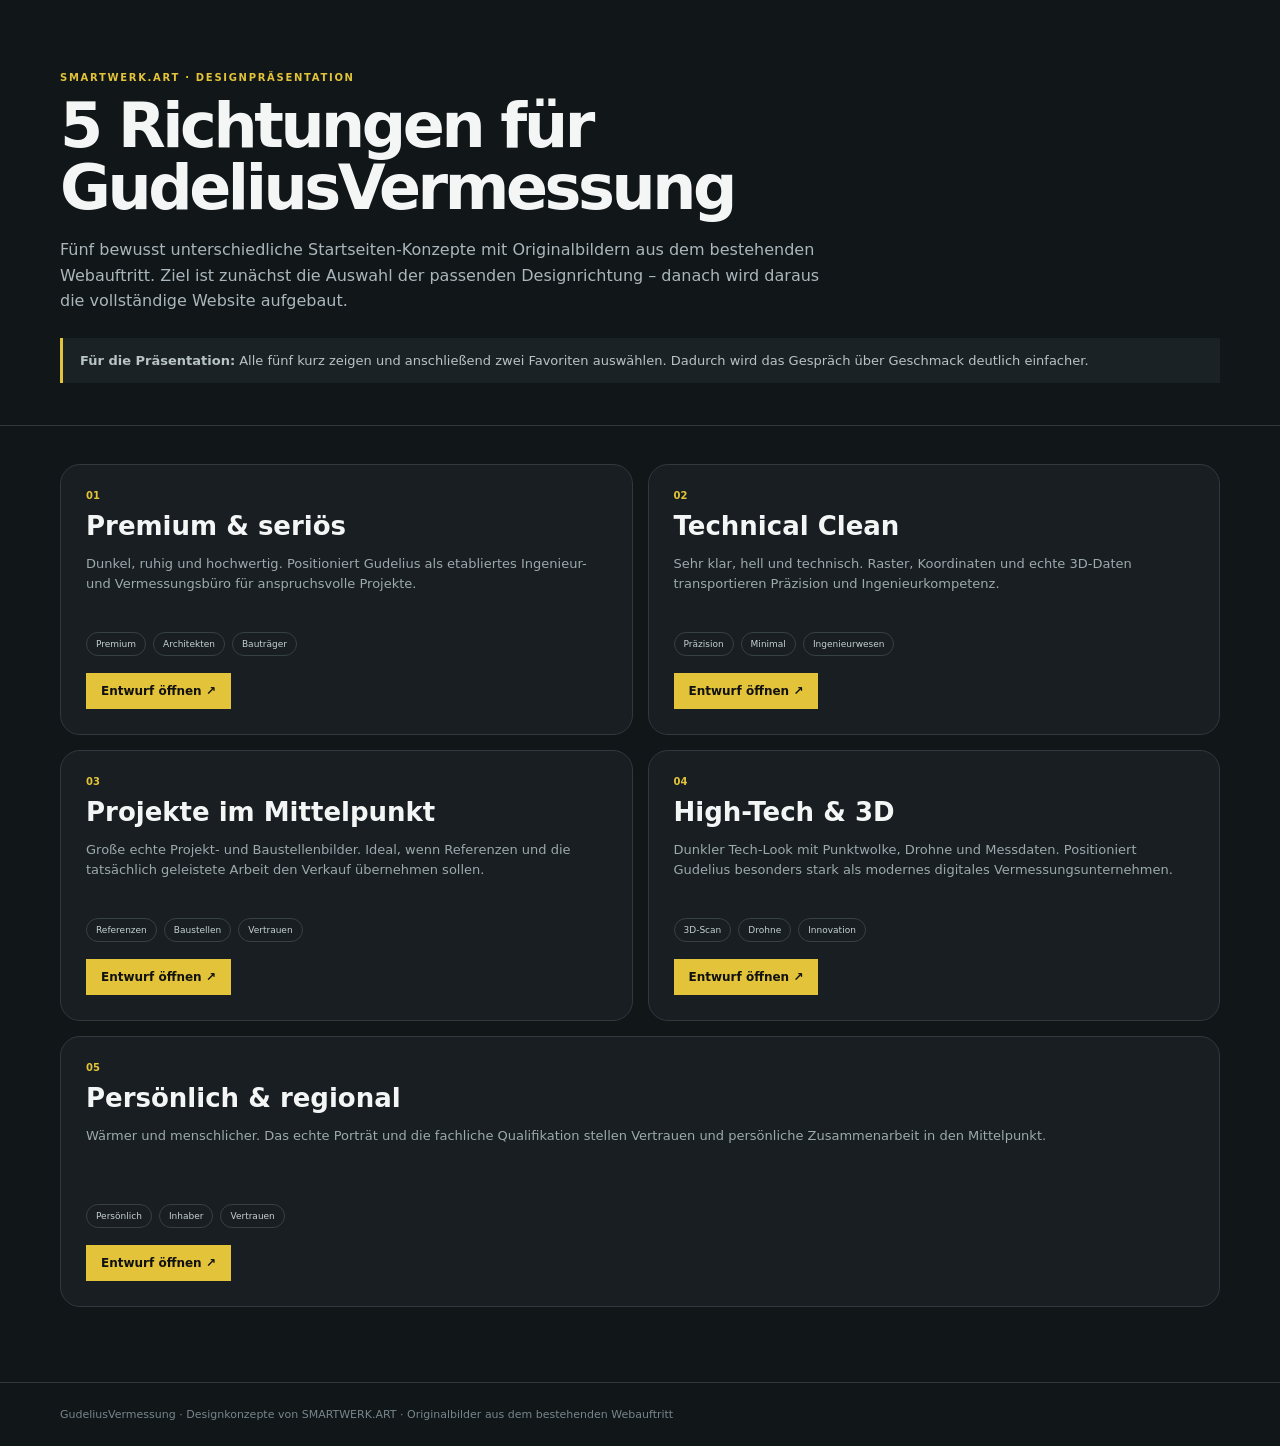
==== gudelius/index.html @ 752dc516 "Add Gudelius presentation overview" ====
<!doctype html><html lang="de"><head><meta charset="utf-8"><meta name="viewport" content="width=device-width,initial-scale=1"><title>GudeliusVermessung – 5 Homepage-Konzepte</title><style>*{box-sizing:border-box}body{margin:0;font-family:Inter,system-ui,sans-serif;background:#111619;color:#f4f6f6}.wrap{width:min(1160px,calc(100% - 36px));margin:auto}.hero{padding:72px 0 42px;border-bottom:1px solid #30383c}.ey{font-size:10px;letter-spacing:.17em;color:#e2c339;font-weight:800;text-transform:uppercase}.hero h1{font-size:clamp(38px,6vw,62px);letter-spacing:-.055em;line-height:1;margin:12px 0 18px}.hero p{max-width:780px;color:#aab6bb;line-height:1.6}.grid{display:grid;grid-template-columns:1fr 1fr;gap:15px;padding:38px 0 75px}.card{background:#181e21;border:1px solid #30393e;padding:25px;border-radius:20px}.card:last-child{grid-column:1/3}.n{font-size:10px;color:#e2c339;font-weight:800}.card h2{margin:10px 0 8px;font-size:26px}.card p{font-size:13px;color:#9ca9ae;line-height:1.55;min-height:61px}.tags{display:flex;gap:7px;flex-wrap:wrap;margin:17px 0}.tag{font-size:9px;border:1px solid #364146;border-radius:999px;padding:6px 9px;color:#c6d0d4}.btn{display:inline-block;background:#e2c339;color:#111;padding:11px 15px;font-size:12px;font-weight:850;text-decoration:none}.hint{margin-top:24px;border-left:3px solid #e2c339;padding:15px 17px;background:#1b2225;color:#b8c3c7;font-size:13px}.footer{border-top:1px solid #30383c;padding:25px 0;color:#77868d;font-size:11px}@media(max-width:720px){.grid{grid-template-columns:1fr}.card:last-child{grid-column:auto}}</style></head><body><section class="hero"><div class="wrap"><div class="ey">SMARTWERK.ART · Designpräsentation</div><h1>5 Richtungen für GudeliusVermessung</h1><p>Fünf bewusst unterschiedliche Startseiten-Konzepte mit Originalbildern aus dem bestehenden Webauftritt. Ziel ist zunächst die Auswahl der passenden Designrichtung – danach wird daraus die vollständige Website aufgebaut.</p><div class="hint"><strong>Für die Präsentation:</strong> Alle fünf kurz zeigen und anschließend zwei Favoriten auswählen. Dadurch wird das Gespräch über Geschmack deutlich einfacher.</div></div></section><main class="wrap grid"><article class="card"><div class="n">01</div><h2>Premium & seriös</h2><p>Dunkel, ruhig und hochwertig. Positioniert Gudelius als etabliertes Ingenieur- und Vermessungsbüro für anspruchsvolle Projekte.</p><div class="tags"><span class="tag">Premium</span><span class="tag">Architekten</span><span class="tag">Bauträger</span></div><a class="btn" href="01-premium/index.html">Entwurf öffnen ↗</a></article><article class="card"><div class="n">02</div><h2>Technical Clean</h2><p>Sehr klar, hell und technisch. Raster, Koordinaten und echte 3D-Daten transportieren Präzision und Ingenieurkompetenz.</p><div class="tags"><span class="tag">Präzision</span><span class="tag">Minimal</span><span class="tag">Ingenieurwesen</span></div><a class="btn" href="02-technical-clean/index.html">Entwurf öffnen ↗</a></article><article class="card"><div class="n">03</div><h2>Projekte im Mittelpunkt</h2><p>Große echte Projekt- und Baustellenbilder. Ideal, wenn Referenzen und die tatsächlich geleistete Arbeit den Verkauf übernehmen sollen.</p><div class="tags"><span class="tag">Referenzen</span><span class="tag">Baustellen</span><span class="tag">Vertrauen</span></div><a class="btn" href="03-projekte/index.html">Entwurf öffnen ↗</a></article><article class="card"><div class="n">04</div><h2>High-Tech & 3D</h2><p>Dunkler Tech-Look mit Punktwolke, Drohne und Messdaten. Positioniert Gudelius besonders stark als modernes digitales Vermessungsunternehmen.</p><div class="tags"><span class="tag">3D-Scan</span><span class="tag">Drohne</span><span class="tag">Innovation</span></div><a class="btn" href="04-hightech-3d/index.html">Entwurf öffnen ↗</a></article><article class="card"><div class="n">05</div><h2>Persönlich & regional</h2><p>Wärmer und menschlicher. Das echte Porträt und die fachliche Qualifikation stellen Vertrauen und persönliche Zusammenarbeit in den Mittelpunkt.</p><div class="tags"><span class="tag">Persönlich</span><span class="tag">Inhaber</span><span class="tag">Vertrauen</span></div><a class="btn" href="05-persoenlich/index.html">Entwurf öffnen ↗</a></article></main><footer class="footer"><div class="wrap">GudeliusVermessung · Designkonzepte von SMARTWERK.ART · Originalbilder aus dem bestehenden Webauftritt</div></footer></body></html>
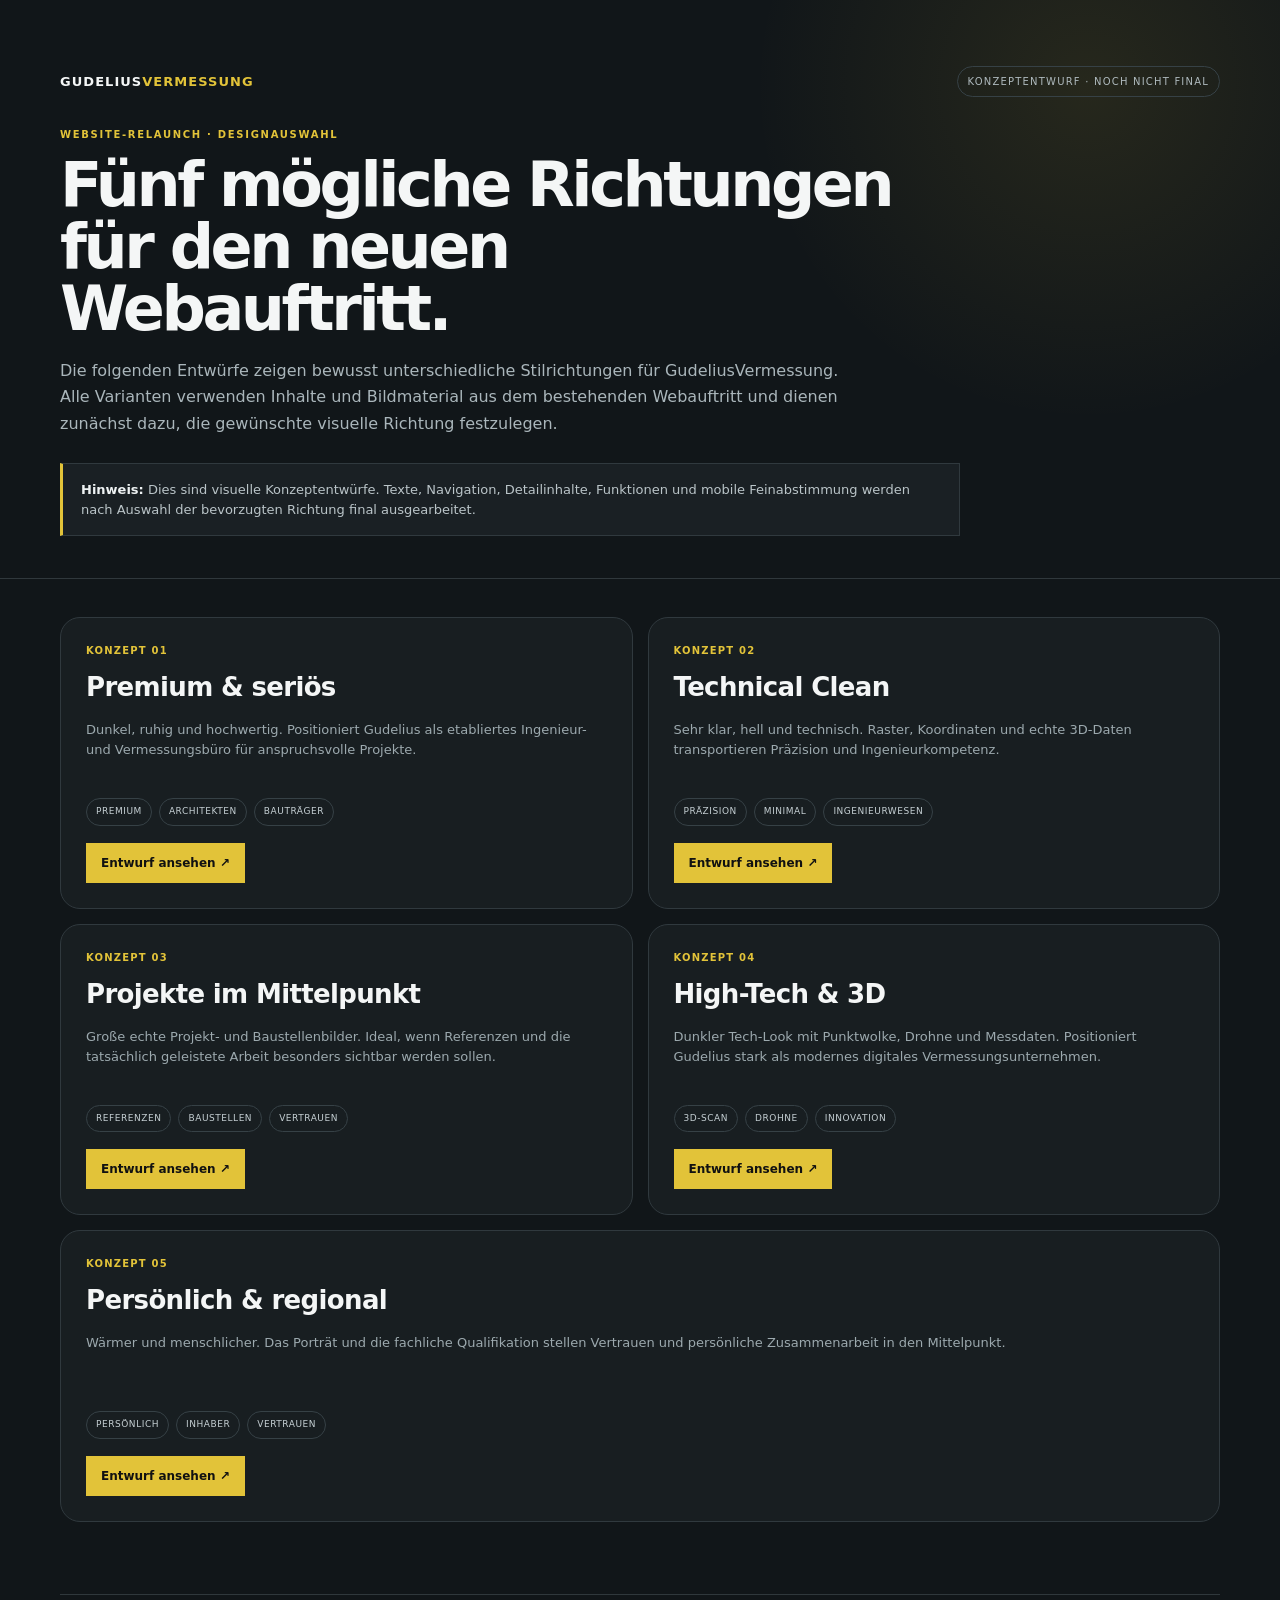
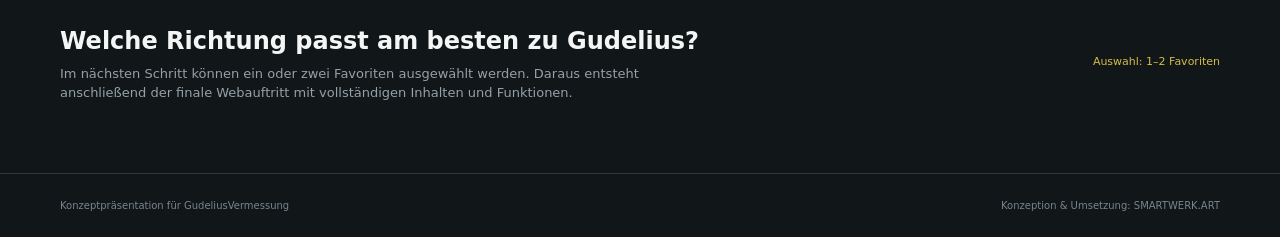
==== commit 5823bd6d: "Polish Gudelius client presentation" ====
--- a/gudelius/index.html
+++ b/gudelius/index.html
@@ -1 +1,61 @@
-<!doctype html><html lang="de"><head><meta charset="utf-8"><meta name="viewport" content="width=device-width,initial-scale=1"><title>GudeliusVermessung – 5 Homepage-Konzepte</title><style>*{box-sizing:border-box}body{margin:0;font-family:Inter,system-ui,sans-serif;background:#111619;color:#f4f6f6}.wrap{width:min(1160px,calc(100% - 36px));margin:auto}.hero{padding:72px 0 42px;border-bottom:1px solid #30383c}.ey{font-size:10px;letter-spacing:.17em;color:#e2c339;font-weight:800;text-transform:uppercase}.hero h1{font-size:clamp(38px,6vw,62px);letter-spacing:-.055em;line-height:1;margin:12px 0 18px}.hero p{max-width:780px;color:#aab6bb;line-height:1.6}.grid{display:grid;grid-template-columns:1fr 1fr;gap:15px;padding:38px 0 75px}.card{background:#181e21;border:1px solid #30393e;padding:25px;border-radius:20px}.card:last-child{grid-column:1/3}.n{font-size:10px;color:#e2c339;font-weight:800}.card h2{margin:10px 0 8px;font-size:26px}.card p{font-size:13px;color:#9ca9ae;line-height:1.55;min-height:61px}.tags{display:flex;gap:7px;flex-wrap:wrap;margin:17px 0}.tag{font-size:9px;border:1px solid #364146;border-radius:999px;padding:6px 9px;color:#c6d0d4}.btn{display:inline-block;background:#e2c339;color:#111;padding:11px 15px;font-size:12px;font-weight:850;text-decoration:none}.hint{margin-top:24px;border-left:3px solid #e2c339;padding:15px 17px;background:#1b2225;color:#b8c3c7;font-size:13px}.footer{border-top:1px solid #30383c;padding:25px 0;color:#77868d;font-size:11px}@media(max-width:720px){.grid{grid-template-columns:1fr}.card:last-child{grid-column:auto}}</style></head><body><section class="hero"><div class="wrap"><div class="ey">SMARTWERK.ART · Designpräsentation</div><h1>5 Richtungen für GudeliusVermessung</h1><p>Fünf bewusst unterschiedliche Startseiten-Konzepte mit Originalbildern aus dem bestehenden Webauftritt. Ziel ist zunächst die Auswahl der passenden Designrichtung – danach wird daraus die vollständige Website aufgebaut.</p><div class="hint"><strong>Für die Präsentation:</strong> Alle fünf kurz zeigen und anschließend zwei Favoriten auswählen. Dadurch wird das Gespräch über Geschmack deutlich einfacher.</div></div></section><main class="wrap grid"><article class="card"><div class="n">01</div><h2>Premium & seriös</h2><p>Dunkel, ruhig und hochwertig. Positioniert Gudelius als etabliertes Ingenieur- und Vermessungsbüro für anspruchsvolle Projekte.</p><div class="tags"><span class="tag">Premium</span><span class="tag">Architekten</span><span class="tag">Bauträger</span></div><a class="btn" href="01-premium/index.html">Entwurf öffnen ↗</a></article><article class="card"><div class="n">02</div><h2>Technical Clean</h2><p>Sehr klar, hell und technisch. Raster, Koordinaten und echte 3D-Daten transportieren Präzision und Ingenieurkompetenz.</p><div class="tags"><span class="tag">Präzision</span><span class="tag">Minimal</span><span class="tag">Ingenieurwesen</span></div><a class="btn" href="02-technical-clean/index.html">Entwurf öffnen ↗</a></article><article class="card"><div class="n">03</div><h2>Projekte im Mittelpunkt</h2><p>Große echte Projekt- und Baustellenbilder. Ideal, wenn Referenzen und die tatsächlich geleistete Arbeit den Verkauf übernehmen sollen.</p><div class="tags"><span class="tag">Referenzen</span><span class="tag">Baustellen</span><span class="tag">Vertrauen</span></div><a class="btn" href="03-projekte/index.html">Entwurf öffnen ↗</a></article><article class="card"><div class="n">04</div><h2>High-Tech & 3D</h2><p>Dunkler Tech-Look mit Punktwolke, Drohne und Messdaten. Positioniert Gudelius besonders stark als modernes digitales Vermessungsunternehmen.</p><div class="tags"><span class="tag">3D-Scan</span><span class="tag">Drohne</span><span class="tag">Innovation</span></div><a class="btn" href="04-hightech-3d/index.html">Entwurf öffnen ↗</a></article><article class="card"><div class="n">05</div><h2>Persönlich & regional</h2><p>Wärmer und menschlicher. Das echte Porträt und die fachliche Qualifikation stellen Vertrauen und persönliche Zusammenarbeit in den Mittelpunkt.</p><div class="tags"><span class="tag">Persönlich</span><span class="tag">Inhaber</span><span class="tag">Vertrauen</span></div><a class="btn" href="05-persoenlich/index.html">Entwurf öffnen ↗</a></article></main><footer class="footer"><div class="wrap">GudeliusVermessung · Designkonzepte von SMARTWERK.ART · Originalbilder aus dem bestehenden Webauftritt</div></footer></body></html>+<!doctype html>
+<html lang="de">
+<head>
+<meta charset="utf-8">
+<meta name="viewport" content="width=device-width,initial-scale=1">
+<title>GudeliusVermessung – Website-Relaunch | Konzeptpräsentation</title>
+<meta name="description" content="Fünf Designrichtungen für den geplanten Website-Relaunch von GudeliusVermessung.">
+<style>
+*{box-sizing:border-box}
+body{margin:0;font-family:Inter,system-ui,-apple-system,"Segoe UI",sans-serif;background:#111619;color:#f4f6f6;line-height:1.5}
+.wrap{width:min(1160px,calc(100% - 36px));margin:auto}
+.hero{padding:66px 0 42px;border-bottom:1px solid #30383c;background:radial-gradient(circle at 85% 15%,rgba(226,195,57,.10),transparent 28%)}
+.topline{display:flex;justify-content:space-between;gap:18px;align-items:center;margin-bottom:30px}
+.brand{font-weight:850;letter-spacing:.08em;font-size:13px}.brand span{color:#e2c339}
+.status{font-size:10px;letter-spacing:.12em;text-transform:uppercase;color:#aeb9bd;border:1px solid #364146;border-radius:999px;padding:7px 10px}
+.ey{font-size:10px;letter-spacing:.17em;color:#e2c339;font-weight:800;text-transform:uppercase}
+.hero h1{font-size:clamp(38px,6vw,62px);letter-spacing:-.055em;line-height:1;margin:12px 0 18px;max-width:850px}
+.hero p{max-width:800px;color:#aab6bb;line-height:1.65;margin:0}
+.notice{margin-top:26px;padding:16px 18px;background:#1a2024;border:1px solid #30393e;border-left:3px solid #e2c339;color:#bac4c8;font-size:13px;max-width:900px}
+.notice strong{color:#eef2f3}
+.grid{display:grid;grid-template-columns:1fr 1fr;gap:15px;padding:38px 0 72px}
+.card{background:#181e21;border:1px solid #30393e;padding:25px;border-radius:20px;transition:.2s ease}
+.card:hover{transform:translateY(-3px);border-color:#465258}
+.card:last-child{grid-column:1/3}
+.n{font-size:10px;color:#e2c339;font-weight:800;letter-spacing:.12em}
+.card h2{margin:10px 0 8px;font-size:26px;letter-spacing:-.025em}
+.card p{font-size:13px;color:#9ca9ae;line-height:1.55;min-height:61px;margin-bottom:0}
+.tags{display:flex;gap:7px;flex-wrap:wrap;margin:17px 0}
+.tag{font-size:9px;border:1px solid #364146;border-radius:999px;padding:6px 9px;color:#c6d0d4;text-transform:uppercase;letter-spacing:.06em}
+.btn{display:inline-block;background:#e2c339;color:#111;padding:11px 15px;font-size:12px;font-weight:850;text-decoration:none;transition:.2s ease}
+.btn:hover{background:#f0d454}
+.choice{padding:0 0 70px}
+.choicebox{border-top:1px solid #30383c;padding-top:28px;display:flex;justify-content:space-between;gap:30px;align-items:center}
+.choice h3{font-size:24px;margin:0 0 5px}.choice p{margin:0;color:#94a1a7;font-size:13px;max-width:650px}
+.choice .small{font-size:11px;color:#d4bd47;white-space:nowrap}
+.footer{border-top:1px solid #30383c;padding:24px 0;color:#77868d;font-size:10px}
+.footer .wrap{display:flex;justify-content:space-between;gap:20px;flex-wrap:wrap}
+@media(max-width:720px){.grid{grid-template-columns:1fr}.card:last-child{grid-column:auto}.topline,.choicebox{align-items:flex-start;flex-direction:column}.status{align-self:flex-start}.choice .small{white-space:normal}}
+</style>
+</head>
+<body>
+<section class="hero">
+<div class="wrap">
+<div class="topline"><div class="brand">GUDELIUS<span>VERMESSUNG</span></div><div class="status">Konzeptentwurf · noch nicht final</div></div>
+<div class="ey">Website-Relaunch · Designauswahl</div>
+<h1>Fünf mögliche Richtungen für den neuen Webauftritt.</h1>
+<p>Die folgenden Entwürfe zeigen bewusst unterschiedliche Stilrichtungen für GudeliusVermessung. Alle Varianten verwenden Inhalte und Bildmaterial aus dem bestehenden Webauftritt und dienen zunächst dazu, die gewünschte visuelle Richtung festzulegen.</p>
+<div class="notice"><strong>Hinweis:</strong> Dies sind visuelle Konzeptentwürfe. Texte, Navigation, Detailinhalte, Funktionen und mobile Feinabstimmung werden nach Auswahl der bevorzugten Richtung final ausgearbeitet.</div>
+</div>
+</section>
+<main class="wrap grid">
+<article class="card"><div class="n">KONZEPT 01</div><h2>Premium & seriös</h2><p>Dunkel, ruhig und hochwertig. Positioniert Gudelius als etabliertes Ingenieur- und Vermessungsbüro für anspruchsvolle Projekte.</p><div class="tags"><span class="tag">Premium</span><span class="tag">Architekten</span><span class="tag">Bauträger</span></div><a class="btn" href="01-premium/index.html">Entwurf ansehen ↗</a></article>
+<article class="card"><div class="n">KONZEPT 02</div><h2>Technical Clean</h2><p>Sehr klar, hell und technisch. Raster, Koordinaten und echte 3D-Daten transportieren Präzision und Ingenieurkompetenz.</p><div class="tags"><span class="tag">Präzision</span><span class="tag">Minimal</span><span class="tag">Ingenieurwesen</span></div><a class="btn" href="02-technical-clean/index.html">Entwurf ansehen ↗</a></article>
+<article class="card"><div class="n">KONZEPT 03</div><h2>Projekte im Mittelpunkt</h2><p>Große echte Projekt- und Baustellenbilder. Ideal, wenn Referenzen und die tatsächlich geleistete Arbeit besonders sichtbar werden sollen.</p><div class="tags"><span class="tag">Referenzen</span><span class="tag">Baustellen</span><span class="tag">Vertrauen</span></div><a class="btn" href="03-projekte/index.html">Entwurf ansehen ↗</a></article>
+<article class="card"><div class="n">KONZEPT 04</div><h2>High-Tech & 3D</h2><p>Dunkler Tech-Look mit Punktwolke, Drohne und Messdaten. Positioniert Gudelius stark als modernes digitales Vermessungsunternehmen.</p><div class="tags"><span class="tag">3D-Scan</span><span class="tag">Drohne</span><span class="tag">Innovation</span></div><a class="btn" href="04-hightech-3d/index.html">Entwurf ansehen ↗</a></article>
+<article class="card"><div class="n">KONZEPT 05</div><h2>Persönlich & regional</h2><p>Wärmer und menschlicher. Das Porträt und die fachliche Qualifikation stellen Vertrauen und persönliche Zusammenarbeit in den Mittelpunkt.</p><div class="tags"><span class="tag">Persönlich</span><span class="tag">Inhaber</span><span class="tag">Vertrauen</span></div><a class="btn" href="05-persoenlich/index.html">Entwurf ansehen ↗</a></article>
+</main>
+<section class="choice"><div class="wrap"><div class="choicebox"><div><h3>Welche Richtung passt am besten zu Gudelius?</h3><p>Im nächsten Schritt können ein oder zwei Favoriten ausgewählt werden. Daraus entsteht anschließend der finale Webauftritt mit vollständigen Inhalten und Funktionen.</p></div><div class="small">Auswahl: 1–2 Favoriten</div></div></div></section>
+<footer class="footer"><div class="wrap"><span>Konzeptpräsentation für GudeliusVermessung</span><span>Konzeption & Umsetzung: SMARTWERK.ART</span></div></footer>
+</body>
+</html>
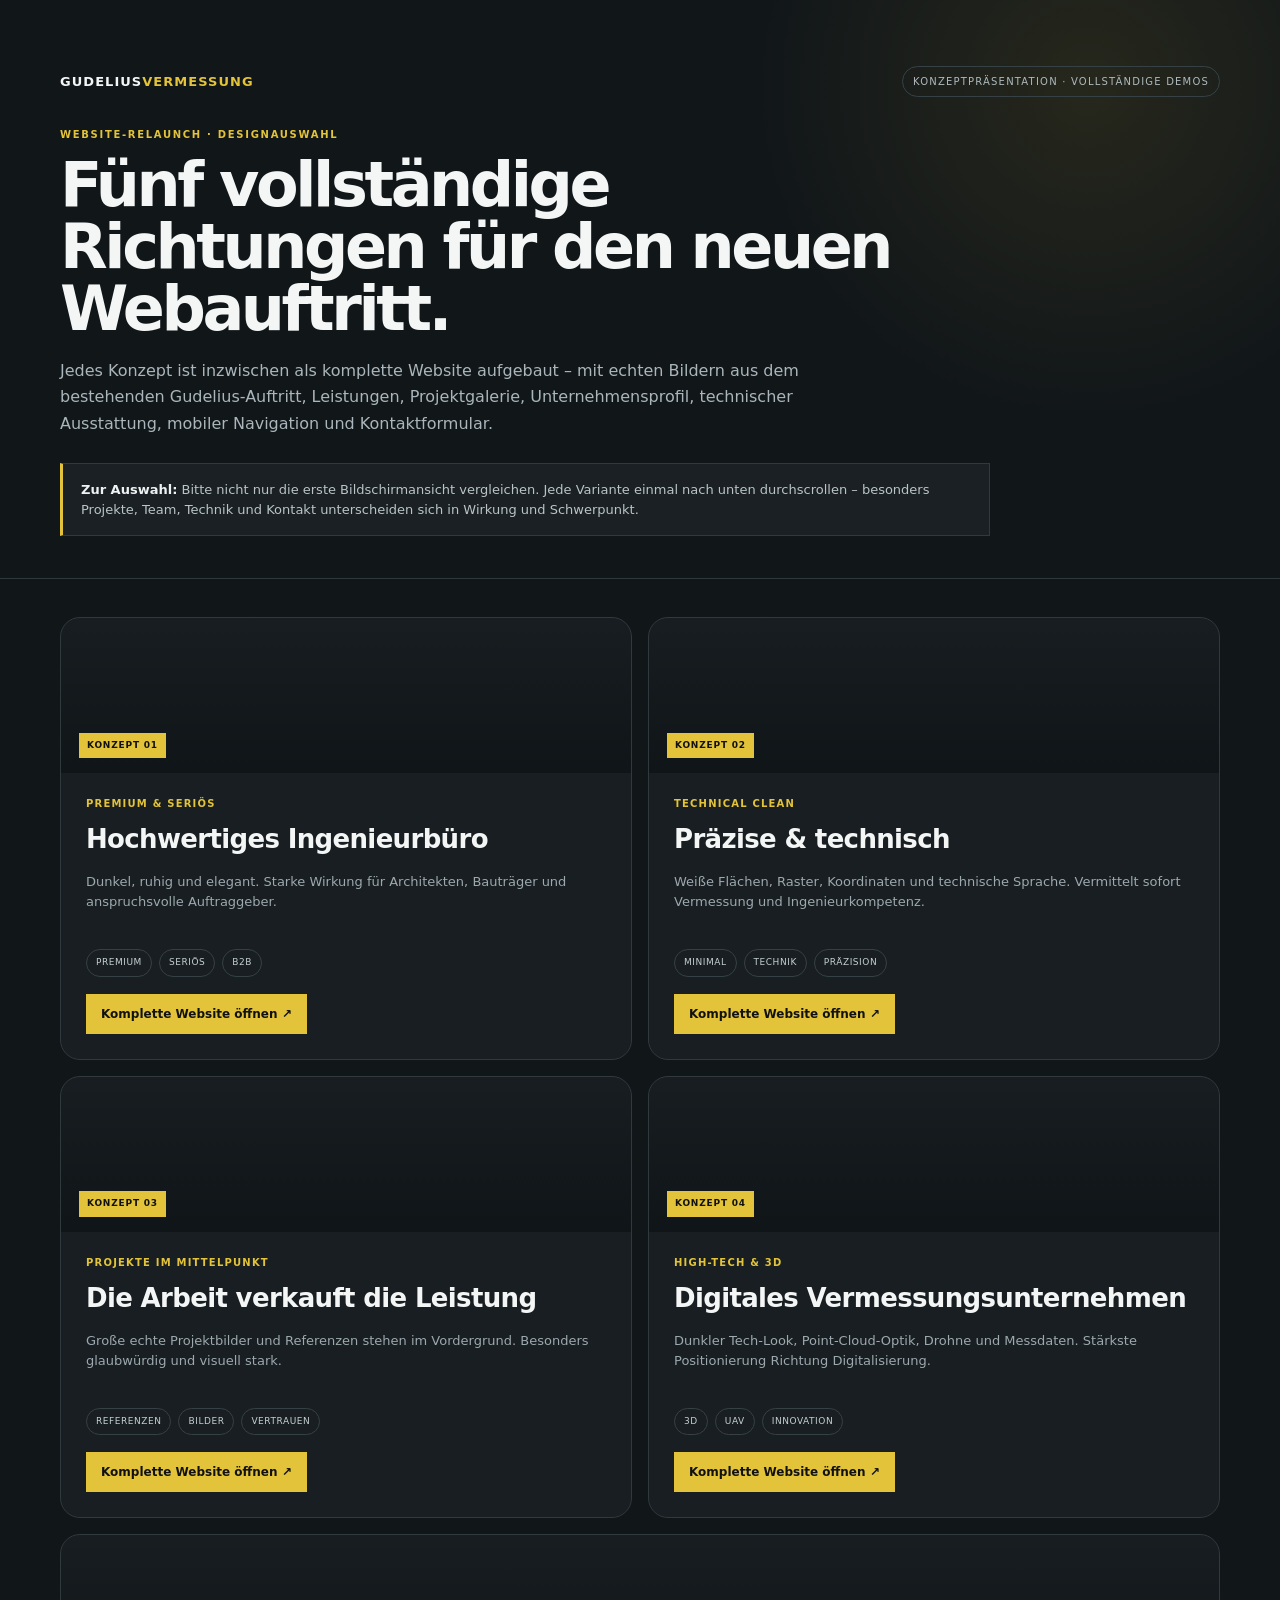
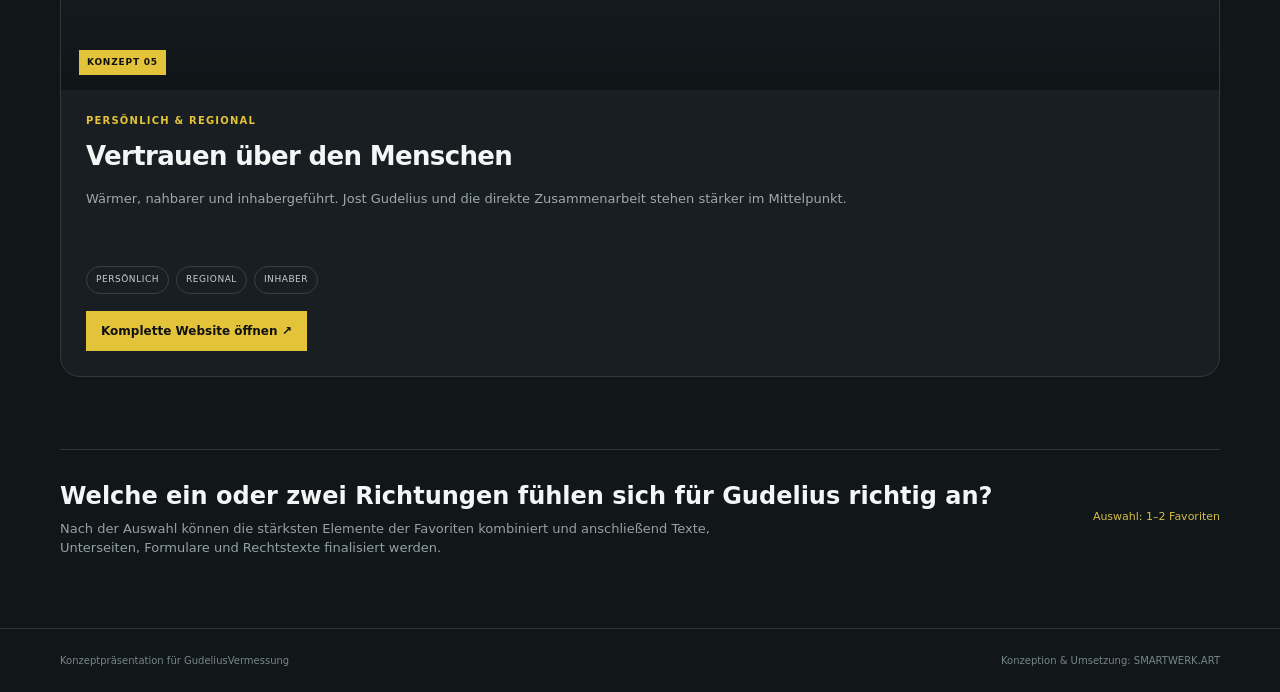
==== commit d3568266: "Update Gudelius concept overview for complete full-page demos" ====
--- a/gudelius/index.html
+++ b/gudelius/index.html
@@ -1,61 +1 @@
-<!doctype html>
-<html lang="de">
-<head>
-<meta charset="utf-8">
-<meta name="viewport" content="width=device-width,initial-scale=1">
-<title>GudeliusVermessung – Website-Relaunch | Konzeptpräsentation</title>
-<meta name="description" content="Fünf Designrichtungen für den geplanten Website-Relaunch von GudeliusVermessung.">
-<style>
-*{box-sizing:border-box}
-body{margin:0;font-family:Inter,system-ui,-apple-system,"Segoe UI",sans-serif;background:#111619;color:#f4f6f6;line-height:1.5}
-.wrap{width:min(1160px,calc(100% - 36px));margin:auto}
-.hero{padding:66px 0 42px;border-bottom:1px solid #30383c;background:radial-gradient(circle at 85% 15%,rgba(226,195,57,.10),transparent 28%)}
-.topline{display:flex;justify-content:space-between;gap:18px;align-items:center;margin-bottom:30px}
-.brand{font-weight:850;letter-spacing:.08em;font-size:13px}.brand span{color:#e2c339}
-.status{font-size:10px;letter-spacing:.12em;text-transform:uppercase;color:#aeb9bd;border:1px solid #364146;border-radius:999px;padding:7px 10px}
-.ey{font-size:10px;letter-spacing:.17em;color:#e2c339;font-weight:800;text-transform:uppercase}
-.hero h1{font-size:clamp(38px,6vw,62px);letter-spacing:-.055em;line-height:1;margin:12px 0 18px;max-width:850px}
-.hero p{max-width:800px;color:#aab6bb;line-height:1.65;margin:0}
-.notice{margin-top:26px;padding:16px 18px;background:#1a2024;border:1px solid #30393e;border-left:3px solid #e2c339;color:#bac4c8;font-size:13px;max-width:900px}
-.notice strong{color:#eef2f3}
-.grid{display:grid;grid-template-columns:1fr 1fr;gap:15px;padding:38px 0 72px}
-.card{background:#181e21;border:1px solid #30393e;padding:25px;border-radius:20px;transition:.2s ease}
-.card:hover{transform:translateY(-3px);border-color:#465258}
-.card:last-child{grid-column:1/3}
-.n{font-size:10px;color:#e2c339;font-weight:800;letter-spacing:.12em}
-.card h2{margin:10px 0 8px;font-size:26px;letter-spacing:-.025em}
-.card p{font-size:13px;color:#9ca9ae;line-height:1.55;min-height:61px;margin-bottom:0}
-.tags{display:flex;gap:7px;flex-wrap:wrap;margin:17px 0}
-.tag{font-size:9px;border:1px solid #364146;border-radius:999px;padding:6px 9px;color:#c6d0d4;text-transform:uppercase;letter-spacing:.06em}
-.btn{display:inline-block;background:#e2c339;color:#111;padding:11px 15px;font-size:12px;font-weight:850;text-decoration:none;transition:.2s ease}
-.btn:hover{background:#f0d454}
-.choice{padding:0 0 70px}
-.choicebox{border-top:1px solid #30383c;padding-top:28px;display:flex;justify-content:space-between;gap:30px;align-items:center}
-.choice h3{font-size:24px;margin:0 0 5px}.choice p{margin:0;color:#94a1a7;font-size:13px;max-width:650px}
-.choice .small{font-size:11px;color:#d4bd47;white-space:nowrap}
-.footer{border-top:1px solid #30383c;padding:24px 0;color:#77868d;font-size:10px}
-.footer .wrap{display:flex;justify-content:space-between;gap:20px;flex-wrap:wrap}
-@media(max-width:720px){.grid{grid-template-columns:1fr}.card:last-child{grid-column:auto}.topline,.choicebox{align-items:flex-start;flex-direction:column}.status{align-self:flex-start}.choice .small{white-space:normal}}
-</style>
-</head>
-<body>
-<section class="hero">
-<div class="wrap">
-<div class="topline"><div class="brand">GUDELIUS<span>VERMESSUNG</span></div><div class="status">Konzeptentwurf · noch nicht final</div></div>
-<div class="ey">Website-Relaunch · Designauswahl</div>
-<h1>Fünf mögliche Richtungen für den neuen Webauftritt.</h1>
-<p>Die folgenden Entwürfe zeigen bewusst unterschiedliche Stilrichtungen für GudeliusVermessung. Alle Varianten verwenden Inhalte und Bildmaterial aus dem bestehenden Webauftritt und dienen zunächst dazu, die gewünschte visuelle Richtung festzulegen.</p>
-<div class="notice"><strong>Hinweis:</strong> Dies sind visuelle Konzeptentwürfe. Texte, Navigation, Detailinhalte, Funktionen und mobile Feinabstimmung werden nach Auswahl der bevorzugten Richtung final ausgearbeitet.</div>
-</div>
-</section>
-<main class="wrap grid">
-<article class="card"><div class="n">KONZEPT 01</div><h2>Premium & seriös</h2><p>Dunkel, ruhig und hochwertig. Positioniert Gudelius als etabliertes Ingenieur- und Vermessungsbüro für anspruchsvolle Projekte.</p><div class="tags"><span class="tag">Premium</span><span class="tag">Architekten</span><span class="tag">Bauträger</span></div><a class="btn" href="01-premium/index.html">Entwurf ansehen ↗</a></article>
-<article class="card"><div class="n">KONZEPT 02</div><h2>Technical Clean</h2><p>Sehr klar, hell und technisch. Raster, Koordinaten und echte 3D-Daten transportieren Präzision und Ingenieurkompetenz.</p><div class="tags"><span class="tag">Präzision</span><span class="tag">Minimal</span><span class="tag">Ingenieurwesen</span></div><a class="btn" href="02-technical-clean/index.html">Entwurf ansehen ↗</a></article>
-<article class="card"><div class="n">KONZEPT 03</div><h2>Projekte im Mittelpunkt</h2><p>Große echte Projekt- und Baustellenbilder. Ideal, wenn Referenzen und die tatsächlich geleistete Arbeit besonders sichtbar werden sollen.</p><div class="tags"><span class="tag">Referenzen</span><span class="tag">Baustellen</span><span class="tag">Vertrauen</span></div><a class="btn" href="03-projekte/index.html">Entwurf ansehen ↗</a></article>
-<article class="card"><div class="n">KONZEPT 04</div><h2>High-Tech & 3D</h2><p>Dunkler Tech-Look mit Punktwolke, Drohne und Messdaten. Positioniert Gudelius stark als modernes digitales Vermessungsunternehmen.</p><div class="tags"><span class="tag">3D-Scan</span><span class="tag">Drohne</span><span class="tag">Innovation</span></div><a class="btn" href="04-hightech-3d/index.html">Entwurf ansehen ↗</a></article>
-<article class="card"><div class="n">KONZEPT 05</div><h2>Persönlich & regional</h2><p>Wärmer und menschlicher. Das Porträt und die fachliche Qualifikation stellen Vertrauen und persönliche Zusammenarbeit in den Mittelpunkt.</p><div class="tags"><span class="tag">Persönlich</span><span class="tag">Inhaber</span><span class="tag">Vertrauen</span></div><a class="btn" href="05-persoenlich/index.html">Entwurf ansehen ↗</a></article>
-</main>
-<section class="choice"><div class="wrap"><div class="choicebox"><div><h3>Welche Richtung passt am besten zu Gudelius?</h3><p>Im nächsten Schritt können ein oder zwei Favoriten ausgewählt werden. Daraus entsteht anschließend der finale Webauftritt mit vollständigen Inhalten und Funktionen.</p></div><div class="small">Auswahl: 1–2 Favoriten</div></div></div></section>
-<footer class="footer"><div class="wrap"><span>Konzeptpräsentation für GudeliusVermessung</span><span>Konzeption & Umsetzung: SMARTWERK.ART</span></div></footer>
-</body>
-</html>+<!doctype html><html lang="de"><head><meta charset="utf-8"><meta name="viewport" content="width=device-width,initial-scale=1"><title>GudeliusVermessung – Website-Relaunch | Konzeptpräsentation</title><meta name="description" content="Fünf vollständige Website-Konzepte für GudeliusVermessung."><style>*{box-sizing:border-box}body{margin:0;font-family:Inter,system-ui,-apple-system,"Segoe UI",sans-serif;background:#111619;color:#f4f6f6;line-height:1.5}.wrap{width:min(1160px,calc(100% - 36px));margin:auto}.hero{padding:66px 0 42px;border-bottom:1px solid #30383c;background:radial-gradient(circle at 85% 15%,rgba(226,195,57,.10),transparent 28%)}.topline{display:flex;justify-content:space-between;gap:18px;align-items:center;margin-bottom:30px}.brand{font-weight:850;letter-spacing:.08em;font-size:13px}.brand span{color:#e2c339}.status{font-size:10px;letter-spacing:.12em;text-transform:uppercase;color:#aeb9bd;border:1px solid #364146;border-radius:999px;padding:7px 10px}.ey{font-size:10px;letter-spacing:.17em;color:#e2c339;font-weight:800;text-transform:uppercase}.hero h1{font-size:clamp(38px,6vw,62px);letter-spacing:-.055em;line-height:1;margin:12px 0 18px;max-width:900px}.hero p{max-width:830px;color:#aab6bb;line-height:1.65;margin:0}.notice{margin-top:26px;padding:16px 18px;background:#1a2024;border:1px solid #30393e;border-left:3px solid #e2c339;color:#bac4c8;font-size:13px;max-width:930px}.notice strong{color:#eef2f3}.grid{display:grid;grid-template-columns:1fr 1fr;gap:16px;padding:38px 0 72px}.card{background:#181e21;border:1px solid #30393e;border-radius:20px;overflow:hidden;transition:.2s ease}.card:hover{transform:translateY(-3px);border-color:#526067}.card:last-child{grid-column:1/3}.preview{height:155px;background:linear-gradient(0deg,rgba(10,15,18,.62),rgba(10,15,18,.05)),var(--img) center/cover no-repeat;position:relative}.preview span{position:absolute;left:18px;bottom:15px;background:#e2c339;color:#111;padding:6px 8px;font-size:9px;font-weight:900;letter-spacing:.09em}.copy{padding:23px 25px 25px}.n{font-size:10px;color:#e2c339;font-weight:800;letter-spacing:.12em}.card h2{margin:9px 0 8px;font-size:26px;letter-spacing:-.025em}.card p{font-size:13px;color:#9ca9ae;line-height:1.55;min-height:60px;margin-bottom:0}.tags{display:flex;gap:7px;flex-wrap:wrap;margin:17px 0}.tag{font-size:9px;border:1px solid #364146;border-radius:999px;padding:6px 9px;color:#c6d0d4;text-transform:uppercase;letter-spacing:.06em}.btn{display:inline-block;background:#e2c339;color:#111;padding:11px 15px;font-size:12px;font-weight:850;text-decoration:none}.choice{padding:0 0 70px}.choicebox{border-top:1px solid #30383c;padding-top:28px;display:flex;justify-content:space-between;gap:30px;align-items:center}.choice h3{font-size:24px;margin:0 0 5px}.choice p{margin:0;color:#94a1a7;font-size:13px;max-width:680px}.choice .small{font-size:11px;color:#d4bd47;white-space:nowrap}.footer{border-top:1px solid #30383c;padding:24px 0;color:#77868d;font-size:10px}.footer .wrap{display:flex;justify-content:space-between;gap:20px;flex-wrap:wrap}@media(max-width:720px){.grid{grid-template-columns:1fr}.card:last-child{grid-column:auto}.topline,.choicebox{align-items:flex-start;flex-direction:column}.choice .small{white-space:normal}}</style></head><body><section class="hero"><div class="wrap"><div class="topline"><div class="brand">GUDELIUS<span>VERMESSUNG</span></div><div class="status">Konzeptpräsentation · vollständige Demos</div></div><div class="ey">Website-Relaunch · Designauswahl</div><h1>Fünf vollständige Richtungen für den neuen Webauftritt.</h1><p>Jedes Konzept ist inzwischen als komplette Website aufgebaut – mit echten Bildern aus dem bestehenden Gudelius-Auftritt, Leistungen, Projektgalerie, Unternehmensprofil, technischer Ausstattung, mobiler Navigation und Kontaktformular.</p><div class="notice"><strong>Zur Auswahl:</strong> Bitte nicht nur die erste Bildschirmansicht vergleichen. Jede Variante einmal nach unten durchscrollen – besonders Projekte, Team, Technik und Kontakt unterscheiden sich in Wirkung und Schwerpunkt.</div></div></section><main class="wrap grid"><article class="card"><div class="preview" style="--img:url('https://static.wixstatic.com/media/bdad94_7deed34091c6465aa82d25f8b981d966~mv2.jpg/v1/fill/w_980%2Ch_735%2Cal_c%2Cq_85%2Cusm_0.66_1.00_0.01%2Cenc_avif%2Cquality_auto/bdad94_7deed34091c6465aa82d25f8b981d966~mv2.jpg')"><span>KONZEPT 01</span></div><div class="copy"><div class="n">PREMIUM & SERIÖS</div><h2>Hochwertiges Ingenieurbüro</h2><p>Dunkel, ruhig und elegant. Starke Wirkung für Architekten, Bauträger und anspruchsvolle Auftraggeber.</p><div class="tags"><span class="tag">Premium</span><span class="tag">Seriös</span><span class="tag">B2B</span></div><a class="btn" href="01-premium/index.html">Komplette Website öffnen ↗</a></div></article><article class="card"><div class="preview" style="--img:url('https://static.wixstatic.com/media/bdad94_44c89c41036e46258f57a20400fc64a0~mv2.png/v1/fill/w_300%2Ch_300%2Cq_90%2Cenc_avif%2Cquality_auto/bdad94_44c89c41036e46258f57a20400fc64a0~mv2.png')"><span>KONZEPT 02</span></div><div class="copy"><div class="n">TECHNICAL CLEAN</div><h2>Präzise & technisch</h2><p>Weiße Flächen, Raster, Koordinaten und technische Sprache. Vermittelt sofort Vermessung und Ingenieurkompetenz.</p><div class="tags"><span class="tag">Minimal</span><span class="tag">Technik</span><span class="tag">Präzision</span></div><a class="btn" href="02-technical-clean/index.html">Komplette Website öffnen ↗</a></div></article><article class="card"><div class="preview" style="--img:url('https://static.wixstatic.com/media/bdad94_da5d693375a14f28ad2c5d25d450a7ee~mv2.png/v1/fill/w_980%2Ch_723%2Cal_c%2Cq_90%2Cusm_0.66_1.00_0.01%2Cenc_avif%2Cquality_auto/bdad94_da5d693375a14f28ad2c5d25d450a7ee~mv2.png')"><span>KONZEPT 03</span></div><div class="copy"><div class="n">PROJEKTE IM MITTELPUNKT</div><h2>Die Arbeit verkauft die Leistung</h2><p>Große echte Projektbilder und Referenzen stehen im Vordergrund. Besonders glaubwürdig und visuell stark.</p><div class="tags"><span class="tag">Referenzen</span><span class="tag">Bilder</span><span class="tag">Vertrauen</span></div><a class="btn" href="03-projekte/index.html">Komplette Website öffnen ↗</a></div></article><article class="card"><div class="preview" style="--img:url('https://static.wixstatic.com/media/bdad94_a1998bb61ea946aca7d6f19f6643cb07~mv2.jpg/v1/fill/w_300%2Ch_300%2Cq_90%2Cenc_avif%2Cquality_auto/bdad94_a1998bb61ea946aca7d6f19f6643cb07~mv2.jpg')"><span>KONZEPT 04</span></div><div class="copy"><div class="n">HIGH-TECH & 3D</div><h2>Digitales Vermessungsunternehmen</h2><p>Dunkler Tech-Look, Point-Cloud-Optik, Drohne und Messdaten. Stärkste Positionierung Richtung Digitalisierung.</p><div class="tags"><span class="tag">3D</span><span class="tag">UAV</span><span class="tag">Innovation</span></div><a class="btn" href="04-hightech-3d/index.html">Komplette Website öffnen ↗</a></div></article><article class="card"><div class="preview" style="--img:url('https://static.wixstatic.com/media/bdad94_11e412ba9cd74e4695f923ef756c6b34~mv2.jpg/v1/fill/w_250%2Ch_273%2Cal_c%2Cq_90%2Cenc_auto/bdad94_11e412ba9cd74e4695f923ef756c6b34~mv2.jpg')"><span>KONZEPT 05</span></div><div class="copy"><div class="n">PERSÖNLICH & REGIONAL</div><h2>Vertrauen über den Menschen</h2><p>Wärmer, nahbarer und inhabergeführt. Jost Gudelius und die direkte Zusammenarbeit stehen stärker im Mittelpunkt.</p><div class="tags"><span class="tag">Persönlich</span><span class="tag">Regional</span><span class="tag">Inhaber</span></div><a class="btn" href="05-persoenlich/index.html">Komplette Website öffnen ↗</a></div></article></main><section class="choice"><div class="wrap"><div class="choicebox"><div><h3>Welche ein oder zwei Richtungen fühlen sich für Gudelius richtig an?</h3><p>Nach der Auswahl können die stärksten Elemente der Favoriten kombiniert und anschließend Texte, Unterseiten, Formulare und Rechtstexte finalisiert werden.</p></div><div class="small">Auswahl: 1–2 Favoriten</div></div></div></section><footer class="footer"><div class="wrap"><span>Konzeptpräsentation für GudeliusVermessung</span><span>Konzeption & Umsetzung: SMARTWERK.ART</span></div></footer></body></html>
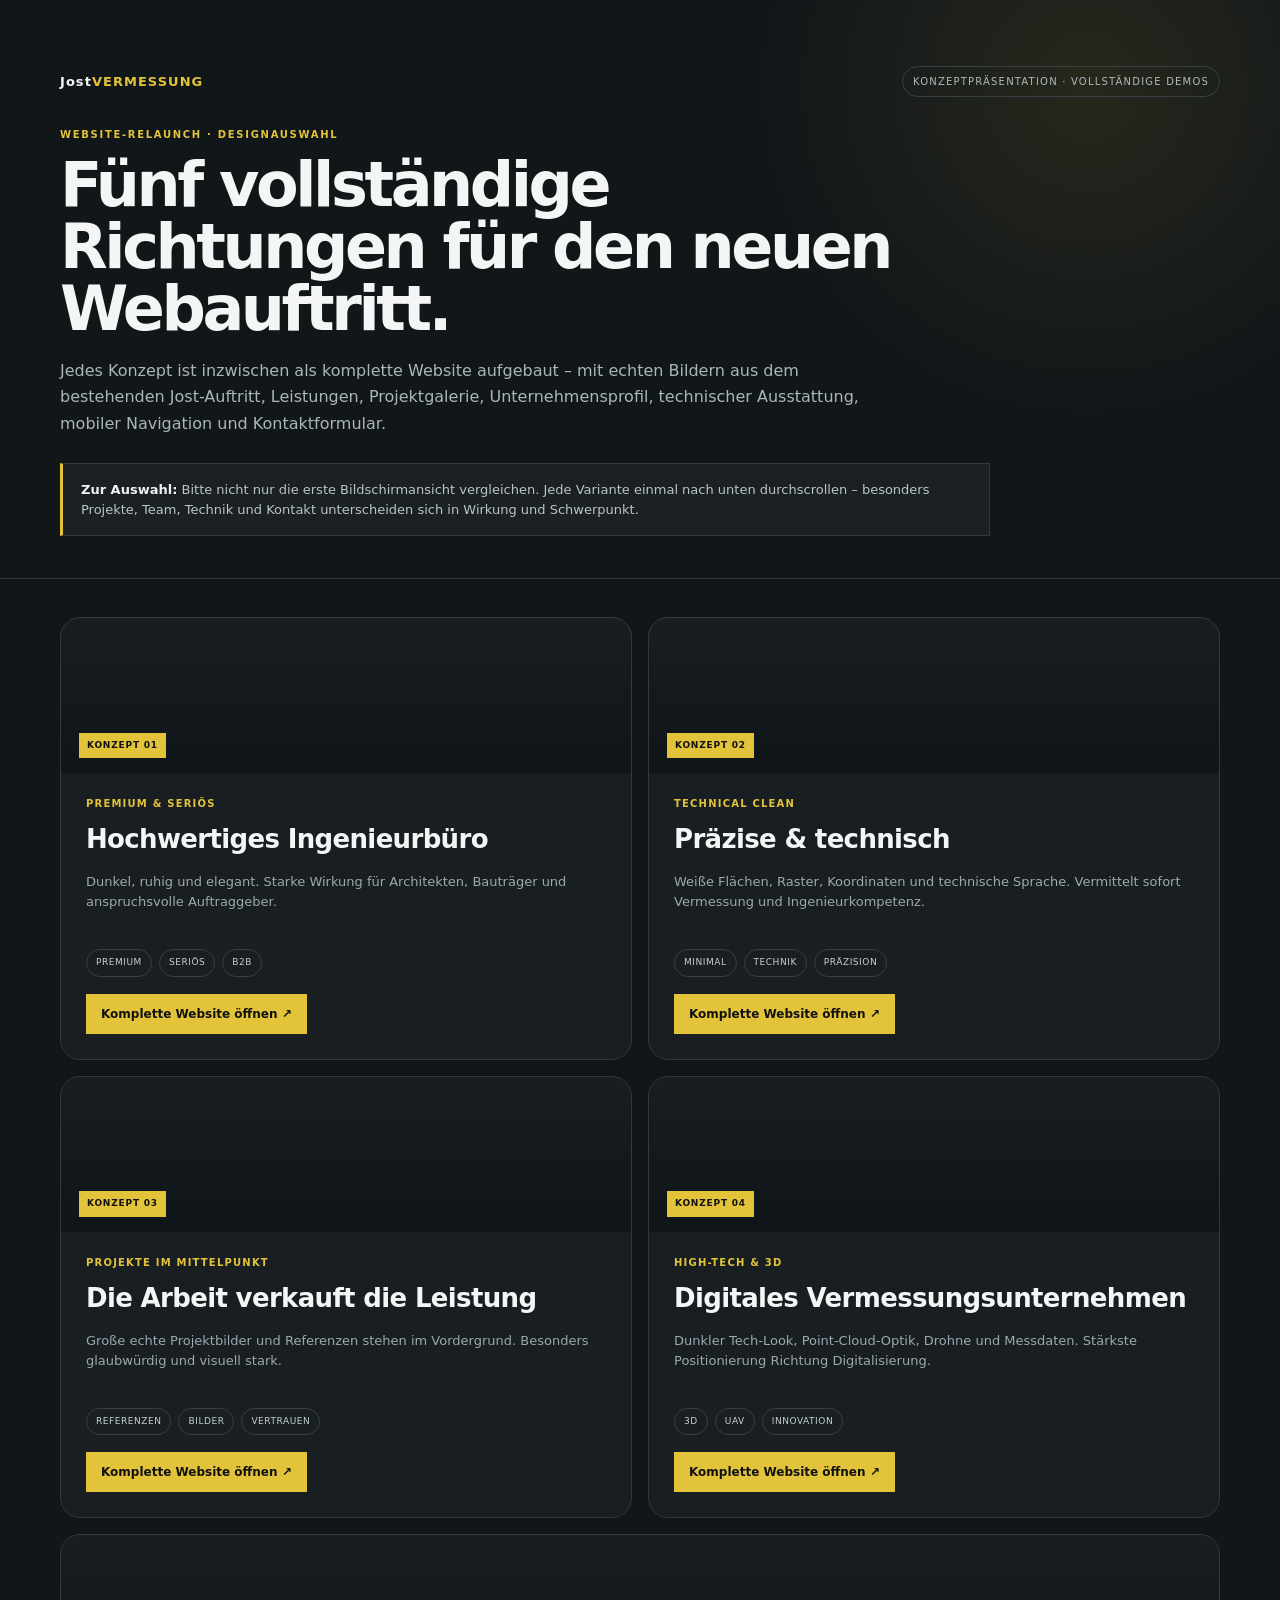
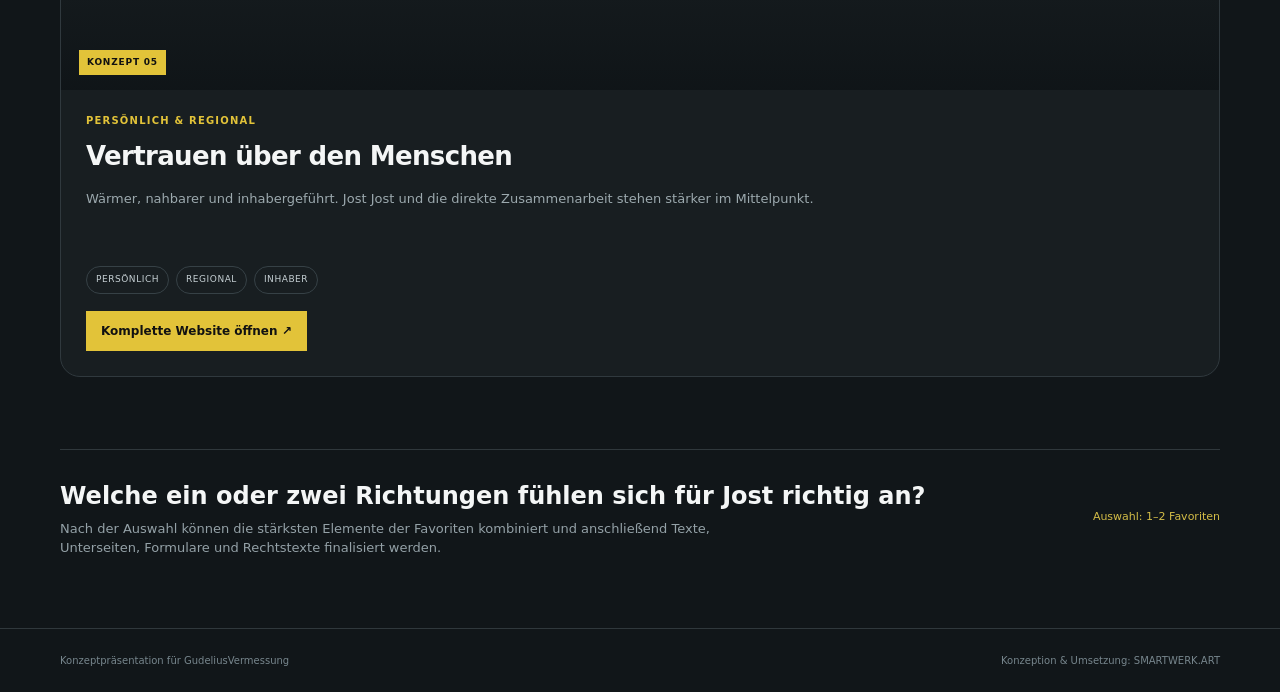
==== commit a94a058f: "Update index.html" ====
--- a/gudelius/index.html
+++ b/gudelius/index.html
@@ -1 +1 @@
-<!doctype html><html lang="de"><head><meta charset="utf-8"><meta name="viewport" content="width=device-width,initial-scale=1"><title>GudeliusVermessung – Website-Relaunch | Konzeptpräsentation</title><meta name="description" content="Fünf vollständige Website-Konzepte für GudeliusVermessung."><style>*{box-sizing:border-box}body{margin:0;font-family:Inter,system-ui,-apple-system,"Segoe UI",sans-serif;background:#111619;color:#f4f6f6;line-height:1.5}.wrap{width:min(1160px,calc(100% - 36px));margin:auto}.hero{padding:66px 0 42px;border-bottom:1px solid #30383c;background:radial-gradient(circle at 85% 15%,rgba(226,195,57,.10),transparent 28%)}.topline{display:flex;justify-content:space-between;gap:18px;align-items:center;margin-bottom:30px}.brand{font-weight:850;letter-spacing:.08em;font-size:13px}.brand span{color:#e2c339}.status{font-size:10px;letter-spacing:.12em;text-transform:uppercase;color:#aeb9bd;border:1px solid #364146;border-radius:999px;padding:7px 10px}.ey{font-size:10px;letter-spacing:.17em;color:#e2c339;font-weight:800;text-transform:uppercase}.hero h1{font-size:clamp(38px,6vw,62px);letter-spacing:-.055em;line-height:1;margin:12px 0 18px;max-width:900px}.hero p{max-width:830px;color:#aab6bb;line-height:1.65;margin:0}.notice{margin-top:26px;padding:16px 18px;background:#1a2024;border:1px solid #30393e;border-left:3px solid #e2c339;color:#bac4c8;font-size:13px;max-width:930px}.notice strong{color:#eef2f3}.grid{display:grid;grid-template-columns:1fr 1fr;gap:16px;padding:38px 0 72px}.card{background:#181e21;border:1px solid #30393e;border-radius:20px;overflow:hidden;transition:.2s ease}.card:hover{transform:translateY(-3px);border-color:#526067}.card:last-child{grid-column:1/3}.preview{height:155px;background:linear-gradient(0deg,rgba(10,15,18,.62),rgba(10,15,18,.05)),var(--img) center/cover no-repeat;position:relative}.preview span{position:absolute;left:18px;bottom:15px;background:#e2c339;color:#111;padding:6px 8px;font-size:9px;font-weight:900;letter-spacing:.09em}.copy{padding:23px 25px 25px}.n{font-size:10px;color:#e2c339;font-weight:800;letter-spacing:.12em}.card h2{margin:9px 0 8px;font-size:26px;letter-spacing:-.025em}.card p{font-size:13px;color:#9ca9ae;line-height:1.55;min-height:60px;margin-bottom:0}.tags{display:flex;gap:7px;flex-wrap:wrap;margin:17px 0}.tag{font-size:9px;border:1px solid #364146;border-radius:999px;padding:6px 9px;color:#c6d0d4;text-transform:uppercase;letter-spacing:.06em}.btn{display:inline-block;background:#e2c339;color:#111;padding:11px 15px;font-size:12px;font-weight:850;text-decoration:none}.choice{padding:0 0 70px}.choicebox{border-top:1px solid #30383c;padding-top:28px;display:flex;justify-content:space-between;gap:30px;align-items:center}.choice h3{font-size:24px;margin:0 0 5px}.choice p{margin:0;color:#94a1a7;font-size:13px;max-width:680px}.choice .small{font-size:11px;color:#d4bd47;white-space:nowrap}.footer{border-top:1px solid #30383c;padding:24px 0;color:#77868d;font-size:10px}.footer .wrap{display:flex;justify-content:space-between;gap:20px;flex-wrap:wrap}@media(max-width:720px){.grid{grid-template-columns:1fr}.card:last-child{grid-column:auto}.topline,.choicebox{align-items:flex-start;flex-direction:column}.choice .small{white-space:normal}}</style></head><body><section class="hero"><div class="wrap"><div class="topline"><div class="brand">GUDELIUS<span>VERMESSUNG</span></div><div class="status">Konzeptpräsentation · vollständige Demos</div></div><div class="ey">Website-Relaunch · Designauswahl</div><h1>Fünf vollständige Richtungen für den neuen Webauftritt.</h1><p>Jedes Konzept ist inzwischen als komplette Website aufgebaut – mit echten Bildern aus dem bestehenden Gudelius-Auftritt, Leistungen, Projektgalerie, Unternehmensprofil, technischer Ausstattung, mobiler Navigation und Kontaktformular.</p><div class="notice"><strong>Zur Auswahl:</strong> Bitte nicht nur die erste Bildschirmansicht vergleichen. Jede Variante einmal nach unten durchscrollen – besonders Projekte, Team, Technik und Kontakt unterscheiden sich in Wirkung und Schwerpunkt.</div></div></section><main class="wrap grid"><article class="card"><div class="preview" style="--img:url('https://static.wixstatic.com/media/bdad94_7deed34091c6465aa82d25f8b981d966~mv2.jpg/v1/fill/w_980%2Ch_735%2Cal_c%2Cq_85%2Cusm_0.66_1.00_0.01%2Cenc_avif%2Cquality_auto/bdad94_7deed34091c6465aa82d25f8b981d966~mv2.jpg')"><span>KONZEPT 01</span></div><div class="copy"><div class="n">PREMIUM & SERIÖS</div><h2>Hochwertiges Ingenieurbüro</h2><p>Dunkel, ruhig und elegant. Starke Wirkung für Architekten, Bauträger und anspruchsvolle Auftraggeber.</p><div class="tags"><span class="tag">Premium</span><span class="tag">Seriös</span><span class="tag">B2B</span></div><a class="btn" href="01-premium/index.html">Komplette Website öffnen ↗</a></div></article><article class="card"><div class="preview" style="--img:url('https://static.wixstatic.com/media/bdad94_44c89c41036e46258f57a20400fc64a0~mv2.png/v1/fill/w_300%2Ch_300%2Cq_90%2Cenc_avif%2Cquality_auto/bdad94_44c89c41036e46258f57a20400fc64a0~mv2.png')"><span>KONZEPT 02</span></div><div class="copy"><div class="n">TECHNICAL CLEAN</div><h2>Präzise & technisch</h2><p>Weiße Flächen, Raster, Koordinaten und technische Sprache. Vermittelt sofort Vermessung und Ingenieurkompetenz.</p><div class="tags"><span class="tag">Minimal</span><span class="tag">Technik</span><span class="tag">Präzision</span></div><a class="btn" href="02-technical-clean/index.html">Komplette Website öffnen ↗</a></div></article><article class="card"><div class="preview" style="--img:url('https://static.wixstatic.com/media/bdad94_da5d693375a14f28ad2c5d25d450a7ee~mv2.png/v1/fill/w_980%2Ch_723%2Cal_c%2Cq_90%2Cusm_0.66_1.00_0.01%2Cenc_avif%2Cquality_auto/bdad94_da5d693375a14f28ad2c5d25d450a7ee~mv2.png')"><span>KONZEPT 03</span></div><div class="copy"><div class="n">PROJEKTE IM MITTELPUNKT</div><h2>Die Arbeit verkauft die Leistung</h2><p>Große echte Projektbilder und Referenzen stehen im Vordergrund. Besonders glaubwürdig und visuell stark.</p><div class="tags"><span class="tag">Referenzen</span><span class="tag">Bilder</span><span class="tag">Vertrauen</span></div><a class="btn" href="03-projekte/index.html">Komplette Website öffnen ↗</a></div></article><article class="card"><div class="preview" style="--img:url('https://static.wixstatic.com/media/bdad94_a1998bb61ea946aca7d6f19f6643cb07~mv2.jpg/v1/fill/w_300%2Ch_300%2Cq_90%2Cenc_avif%2Cquality_auto/bdad94_a1998bb61ea946aca7d6f19f6643cb07~mv2.jpg')"><span>KONZEPT 04</span></div><div class="copy"><div class="n">HIGH-TECH & 3D</div><h2>Digitales Vermessungsunternehmen</h2><p>Dunkler Tech-Look, Point-Cloud-Optik, Drohne und Messdaten. Stärkste Positionierung Richtung Digitalisierung.</p><div class="tags"><span class="tag">3D</span><span class="tag">UAV</span><span class="tag">Innovation</span></div><a class="btn" href="04-hightech-3d/index.html">Komplette Website öffnen ↗</a></div></article><article class="card"><div class="preview" style="--img:url('https://static.wixstatic.com/media/bdad94_11e412ba9cd74e4695f923ef756c6b34~mv2.jpg/v1/fill/w_250%2Ch_273%2Cal_c%2Cq_90%2Cenc_auto/bdad94_11e412ba9cd74e4695f923ef756c6b34~mv2.jpg')"><span>KONZEPT 05</span></div><div class="copy"><div class="n">PERSÖNLICH & REGIONAL</div><h2>Vertrauen über den Menschen</h2><p>Wärmer, nahbarer und inhabergeführt. Jost Gudelius und die direkte Zusammenarbeit stehen stärker im Mittelpunkt.</p><div class="tags"><span class="tag">Persönlich</span><span class="tag">Regional</span><span class="tag">Inhaber</span></div><a class="btn" href="05-persoenlich/index.html">Komplette Website öffnen ↗</a></div></article></main><section class="choice"><div class="wrap"><div class="choicebox"><div><h3>Welche ein oder zwei Richtungen fühlen sich für Gudelius richtig an?</h3><p>Nach der Auswahl können die stärksten Elemente der Favoriten kombiniert und anschließend Texte, Unterseiten, Formulare und Rechtstexte finalisiert werden.</p></div><div class="small">Auswahl: 1–2 Favoriten</div></div></div></section><footer class="footer"><div class="wrap"><span>Konzeptpräsentation für GudeliusVermessung</span><span>Konzeption & Umsetzung: SMARTWERK.ART</span></div></footer></body></html>+<!doctype html><html lang="de"><head><meta charset="utf-8"><meta name="viewport" content="width=device-width,initial-scale=1"><title>GudeliusVermessung – Website-Relaunch | Konzeptpräsentation</title><meta name="description" content="Fünf vollständige Website-Konzepte für GudeliusVermessung."><style>*{box-sizing:border-box}body{margin:0;font-family:Inter,system-ui,-apple-system,"Segoe UI",sans-serif;background:#111619;color:#f4f6f6;line-height:1.5}.wrap{width:min(1160px,calc(100% - 36px));margin:auto}.hero{padding:66px 0 42px;border-bottom:1px solid #30383c;background:radial-gradient(circle at 85% 15%,rgba(226,195,57,.10),transparent 28%)}.topline{display:flex;justify-content:space-between;gap:18px;align-items:center;margin-bottom:30px}.brand{font-weight:850;letter-spacing:.08em;font-size:13px}.brand span{color:#e2c339}.status{font-size:10px;letter-spacing:.12em;text-transform:uppercase;color:#aeb9bd;border:1px solid #364146;border-radius:999px;padding:7px 10px}.ey{font-size:10px;letter-spacing:.17em;color:#e2c339;font-weight:800;text-transform:uppercase}.hero h1{font-size:clamp(38px,6vw,62px);letter-spacing:-.055em;line-height:1;margin:12px 0 18px;max-width:900px}.hero p{max-width:830px;color:#aab6bb;line-height:1.65;margin:0}.notice{margin-top:26px;padding:16px 18px;background:#1a2024;border:1px solid #30393e;border-left:3px solid #e2c339;color:#bac4c8;font-size:13px;max-width:930px}.notice strong{color:#eef2f3}.grid{display:grid;grid-template-columns:1fr 1fr;gap:16px;padding:38px 0 72px}.card{background:#181e21;border:1px solid #30393e;border-radius:20px;overflow:hidden;transition:.2s ease}.card:hover{transform:translateY(-3px);border-color:#526067}.card:last-child{grid-column:1/3}.preview{height:155px;background:linear-gradient(0deg,rgba(10,15,18,.62),rgba(10,15,18,.05)),var(--img) center/cover no-repeat;position:relative}.preview span{position:absolute;left:18px;bottom:15px;background:#e2c339;color:#111;padding:6px 8px;font-size:9px;font-weight:900;letter-spacing:.09em}.copy{padding:23px 25px 25px}.n{font-size:10px;color:#e2c339;font-weight:800;letter-spacing:.12em}.card h2{margin:9px 0 8px;font-size:26px;letter-spacing:-.025em}.card p{font-size:13px;color:#9ca9ae;line-height:1.55;min-height:60px;margin-bottom:0}.tags{display:flex;gap:7px;flex-wrap:wrap;margin:17px 0}.tag{font-size:9px;border:1px solid #364146;border-radius:999px;padding:6px 9px;color:#c6d0d4;text-transform:uppercase;letter-spacing:.06em}.btn{display:inline-block;background:#e2c339;color:#111;padding:11px 15px;font-size:12px;font-weight:850;text-decoration:none}.choice{padding:0 0 70px}.choicebox{border-top:1px solid #30383c;padding-top:28px;display:flex;justify-content:space-between;gap:30px;align-items:center}.choice h3{font-size:24px;margin:0 0 5px}.choice p{margin:0;color:#94a1a7;font-size:13px;max-width:680px}.choice .small{font-size:11px;color:#d4bd47;white-space:nowrap}.footer{border-top:1px solid #30383c;padding:24px 0;color:#77868d;font-size:10px}.footer .wrap{display:flex;justify-content:space-between;gap:20px;flex-wrap:wrap}@media(max-width:720px){.grid{grid-template-columns:1fr}.card:last-child{grid-column:auto}.topline,.choicebox{align-items:flex-start;flex-direction:column}.choice .small{white-space:normal}}</style></head><body><section class="hero"><div class="wrap"><div class="topline"><div class="brand">Jost<span>VERMESSUNG</span></div><div class="status">Konzeptpräsentation · vollständige Demos</div></div><div class="ey">Website-Relaunch · Designauswahl</div><h1>Fünf vollständige Richtungen für den neuen Webauftritt.</h1><p>Jedes Konzept ist inzwischen als komplette Website aufgebaut – mit echten Bildern aus dem bestehenden Jost-Auftritt, Leistungen, Projektgalerie, Unternehmensprofil, technischer Ausstattung, mobiler Navigation und Kontaktformular.</p><div class="notice"><strong>Zur Auswahl:</strong> Bitte nicht nur die erste Bildschirmansicht vergleichen. Jede Variante einmal nach unten durchscrollen – besonders Projekte, Team, Technik und Kontakt unterscheiden sich in Wirkung und Schwerpunkt.</div></div></section><main class="wrap grid"><article class="card"><div class="preview" style="--img:url('https://static.wixstatic.com/media/bdad94_7deed34091c6465aa82d25f8b981d966~mv2.jpg/v1/fill/w_980%2Ch_735%2Cal_c%2Cq_85%2Cusm_0.66_1.00_0.01%2Cenc_avif%2Cquality_auto/bdad94_7deed34091c6465aa82d25f8b981d966~mv2.jpg')"><span>KONZEPT 01</span></div><div class="copy"><div class="n">PREMIUM & SERIÖS</div><h2>Hochwertiges Ingenieurbüro</h2><p>Dunkel, ruhig und elegant. Starke Wirkung für Architekten, Bauträger und anspruchsvolle Auftraggeber.</p><div class="tags"><span class="tag">Premium</span><span class="tag">Seriös</span><span class="tag">B2B</span></div><a class="btn" href="01-premium/index.html">Komplette Website öffnen ↗</a></div></article><article class="card"><div class="preview" style="--img:url('https://static.wixstatic.com/media/bdad94_44c89c41036e46258f57a20400fc64a0~mv2.png/v1/fill/w_300%2Ch_300%2Cq_90%2Cenc_avif%2Cquality_auto/bdad94_44c89c41036e46258f57a20400fc64a0~mv2.png')"><span>KONZEPT 02</span></div><div class="copy"><div class="n">TECHNICAL CLEAN</div><h2>Präzise & technisch</h2><p>Weiße Flächen, Raster, Koordinaten und technische Sprache. Vermittelt sofort Vermessung und Ingenieurkompetenz.</p><div class="tags"><span class="tag">Minimal</span><span class="tag">Technik</span><span class="tag">Präzision</span></div><a class="btn" href="02-technical-clean/index.html">Komplette Website öffnen ↗</a></div></article><article class="card"><div class="preview" style="--img:url('https://static.wixstatic.com/media/bdad94_da5d693375a14f28ad2c5d25d450a7ee~mv2.png/v1/fill/w_980%2Ch_723%2Cal_c%2Cq_90%2Cusm_0.66_1.00_0.01%2Cenc_avif%2Cquality_auto/bdad94_da5d693375a14f28ad2c5d25d450a7ee~mv2.png')"><span>KONZEPT 03</span></div><div class="copy"><div class="n">PROJEKTE IM MITTELPUNKT</div><h2>Die Arbeit verkauft die Leistung</h2><p>Große echte Projektbilder und Referenzen stehen im Vordergrund. Besonders glaubwürdig und visuell stark.</p><div class="tags"><span class="tag">Referenzen</span><span class="tag">Bilder</span><span class="tag">Vertrauen</span></div><a class="btn" href="03-projekte/index.html">Komplette Website öffnen ↗</a></div></article><article class="card"><div class="preview" style="--img:url('https://static.wixstatic.com/media/bdad94_a1998bb61ea946aca7d6f19f6643cb07~mv2.jpg/v1/fill/w_300%2Ch_300%2Cq_90%2Cenc_avif%2Cquality_auto/bdad94_a1998bb61ea946aca7d6f19f6643cb07~mv2.jpg')"><span>KONZEPT 04</span></div><div class="copy"><div class="n">HIGH-TECH & 3D</div><h2>Digitales Vermessungsunternehmen</h2><p>Dunkler Tech-Look, Point-Cloud-Optik, Drohne und Messdaten. Stärkste Positionierung Richtung Digitalisierung.</p><div class="tags"><span class="tag">3D</span><span class="tag">UAV</span><span class="tag">Innovation</span></div><a class="btn" href="04-hightech-3d/index.html">Komplette Website öffnen ↗</a></div></article><article class="card"><div class="preview" style="--img:url('https://static.wixstatic.com/media/bdad94_11e412ba9cd74e4695f923ef756c6b34~mv2.jpg/v1/fill/w_250%2Ch_273%2Cal_c%2Cq_90%2Cenc_auto/bdad94_11e412ba9cd74e4695f923ef756c6b34~mv2.jpg')"><span>KONZEPT 05</span></div><div class="copy"><div class="n">PERSÖNLICH & REGIONAL</div><h2>Vertrauen über den Menschen</h2><p>Wärmer, nahbarer und inhabergeführt. Jost Jost und die direkte Zusammenarbeit stehen stärker im Mittelpunkt.</p><div class="tags"><span class="tag">Persönlich</span><span class="tag">Regional</span><span class="tag">Inhaber</span></div><a class="btn" href="05-persoenlich/index.html">Komplette Website öffnen ↗</a></div></article></main><section class="choice"><div class="wrap"><div class="choicebox"><div><h3>Welche ein oder zwei Richtungen fühlen sich für Jost richtig an?</h3><p>Nach der Auswahl können die stärksten Elemente der Favoriten kombiniert und anschließend Texte, Unterseiten, Formulare und Rechtstexte finalisiert werden.</p></div><div class="small">Auswahl: 1–2 Favoriten</div></div></div></section><footer class="footer"><div class="wrap"><span>Konzeptpräsentation für GudeliusVermessung</span><span>Konzeption & Umsetzung: SMARTWERK.ART</span></div></footer></body></html>
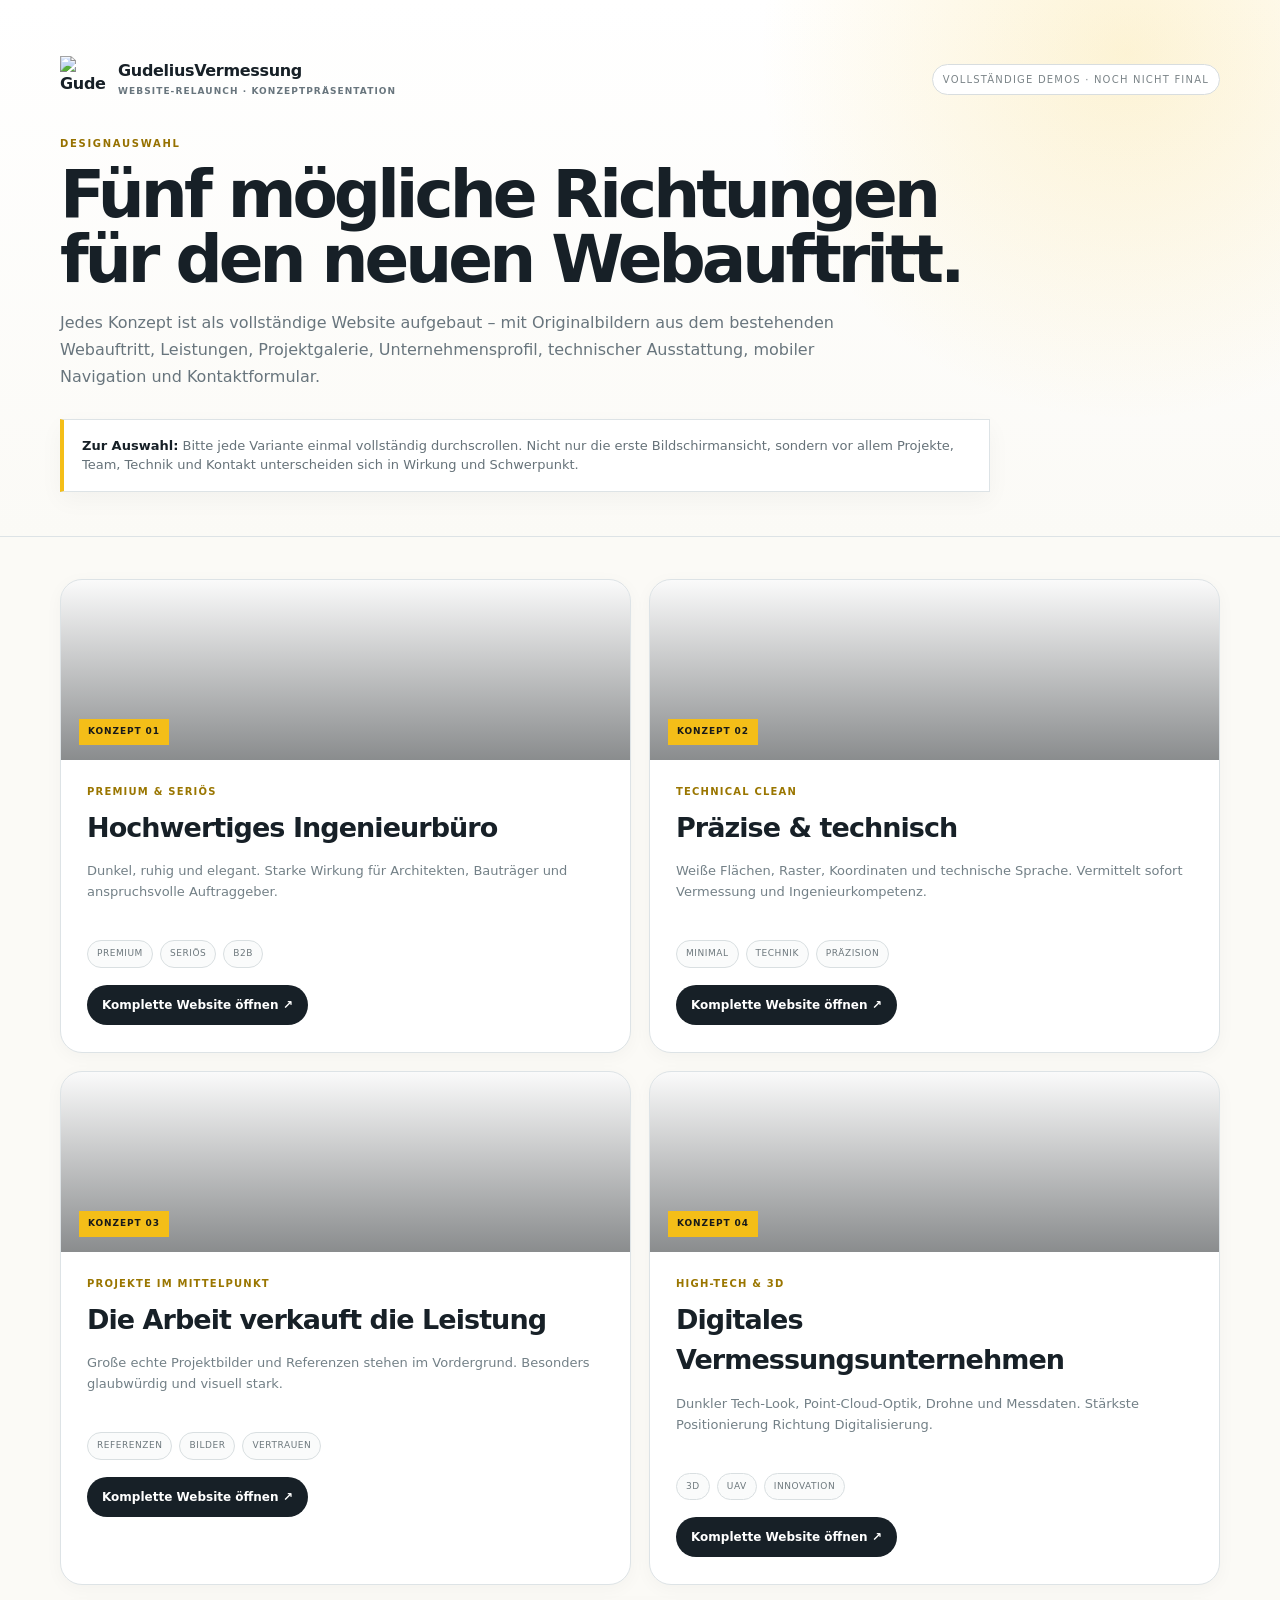
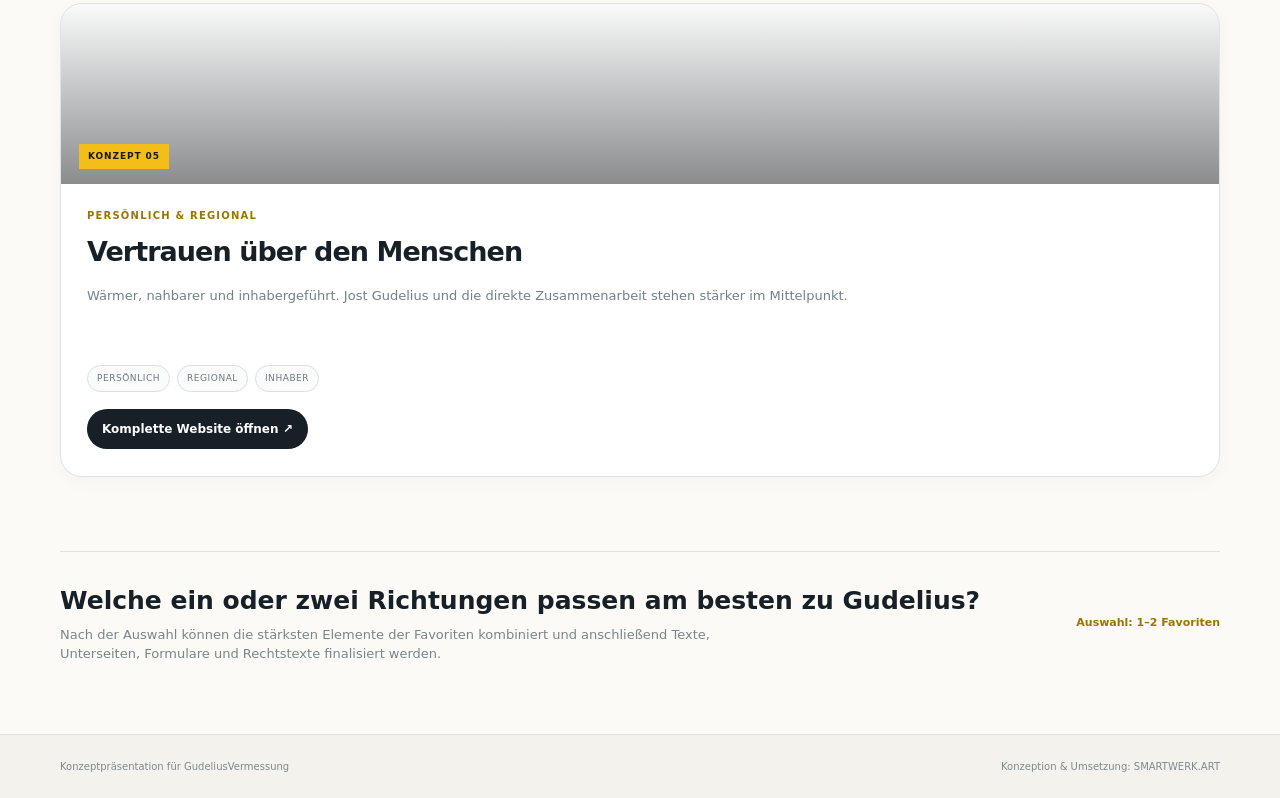
==== commit d175714d: "Use light design for Gudelius presentation start page" ====
--- a/gudelius/index.html
+++ b/gudelius/index.html
@@ -1 +1,27 @@
-<!doctype html><html lang="de"><head><meta charset="utf-8"><meta name="viewport" content="width=device-width,initial-scale=1"><title>GudeliusVermessung – Website-Relaunch | Konzeptpräsentation</title><meta name="description" content="Fünf vollständige Website-Konzepte für GudeliusVermessung."><style>*{box-sizing:border-box}body{margin:0;font-family:Inter,system-ui,-apple-system,"Segoe UI",sans-serif;background:#111619;color:#f4f6f6;line-height:1.5}.wrap{width:min(1160px,calc(100% - 36px));margin:auto}.hero{padding:66px 0 42px;border-bottom:1px solid #30383c;background:radial-gradient(circle at 85% 15%,rgba(226,195,57,.10),transparent 28%)}.topline{display:flex;justify-content:space-between;gap:18px;align-items:center;margin-bottom:30px}.brand{font-weight:850;letter-spacing:.08em;font-size:13px}.brand span{color:#e2c339}.status{font-size:10px;letter-spacing:.12em;text-transform:uppercase;color:#aeb9bd;border:1px solid #364146;border-radius:999px;padding:7px 10px}.ey{font-size:10px;letter-spacing:.17em;color:#e2c339;font-weight:800;text-transform:uppercase}.hero h1{font-size:clamp(38px,6vw,62px);letter-spacing:-.055em;line-height:1;margin:12px 0 18px;max-width:900px}.hero p{max-width:830px;color:#aab6bb;line-height:1.65;margin:0}.notice{margin-top:26px;padding:16px 18px;background:#1a2024;border:1px solid #30393e;border-left:3px solid #e2c339;color:#bac4c8;font-size:13px;max-width:930px}.notice strong{color:#eef2f3}.grid{display:grid;grid-template-columns:1fr 1fr;gap:16px;padding:38px 0 72px}.card{background:#181e21;border:1px solid #30393e;border-radius:20px;overflow:hidden;transition:.2s ease}.card:hover{transform:translateY(-3px);border-color:#526067}.card:last-child{grid-column:1/3}.preview{height:155px;background:linear-gradient(0deg,rgba(10,15,18,.62),rgba(10,15,18,.05)),var(--img) center/cover no-repeat;position:relative}.preview span{position:absolute;left:18px;bottom:15px;background:#e2c339;color:#111;padding:6px 8px;font-size:9px;font-weight:900;letter-spacing:.09em}.copy{padding:23px 25px 25px}.n{font-size:10px;color:#e2c339;font-weight:800;letter-spacing:.12em}.card h2{margin:9px 0 8px;font-size:26px;letter-spacing:-.025em}.card p{font-size:13px;color:#9ca9ae;line-height:1.55;min-height:60px;margin-bottom:0}.tags{display:flex;gap:7px;flex-wrap:wrap;margin:17px 0}.tag{font-size:9px;border:1px solid #364146;border-radius:999px;padding:6px 9px;color:#c6d0d4;text-transform:uppercase;letter-spacing:.06em}.btn{display:inline-block;background:#e2c339;color:#111;padding:11px 15px;font-size:12px;font-weight:850;text-decoration:none}.choice{padding:0 0 70px}.choicebox{border-top:1px solid #30383c;padding-top:28px;display:flex;justify-content:space-between;gap:30px;align-items:center}.choice h3{font-size:24px;margin:0 0 5px}.choice p{margin:0;color:#94a1a7;font-size:13px;max-width:680px}.choice .small{font-size:11px;color:#d4bd47;white-space:nowrap}.footer{border-top:1px solid #30383c;padding:24px 0;color:#77868d;font-size:10px}.footer .wrap{display:flex;justify-content:space-between;gap:20px;flex-wrap:wrap}@media(max-width:720px){.grid{grid-template-columns:1fr}.card:last-child{grid-column:auto}.topline,.choicebox{align-items:flex-start;flex-direction:column}.choice .small{white-space:normal}}</style></head><body><section class="hero"><div class="wrap"><div class="topline"><div class="brand">Jost<span>VERMESSUNG</span></div><div class="status">Konzeptpräsentation · vollständige Demos</div></div><div class="ey">Website-Relaunch · Designauswahl</div><h1>Fünf vollständige Richtungen für den neuen Webauftritt.</h1><p>Jedes Konzept ist inzwischen als komplette Website aufgebaut – mit echten Bildern aus dem bestehenden Jost-Auftritt, Leistungen, Projektgalerie, Unternehmensprofil, technischer Ausstattung, mobiler Navigation und Kontaktformular.</p><div class="notice"><strong>Zur Auswahl:</strong> Bitte nicht nur die erste Bildschirmansicht vergleichen. Jede Variante einmal nach unten durchscrollen – besonders Projekte, Team, Technik und Kontakt unterscheiden sich in Wirkung und Schwerpunkt.</div></div></section><main class="wrap grid"><article class="card"><div class="preview" style="--img:url('https://static.wixstatic.com/media/bdad94_7deed34091c6465aa82d25f8b981d966~mv2.jpg/v1/fill/w_980%2Ch_735%2Cal_c%2Cq_85%2Cusm_0.66_1.00_0.01%2Cenc_avif%2Cquality_auto/bdad94_7deed34091c6465aa82d25f8b981d966~mv2.jpg')"><span>KONZEPT 01</span></div><div class="copy"><div class="n">PREMIUM & SERIÖS</div><h2>Hochwertiges Ingenieurbüro</h2><p>Dunkel, ruhig und elegant. Starke Wirkung für Architekten, Bauträger und anspruchsvolle Auftraggeber.</p><div class="tags"><span class="tag">Premium</span><span class="tag">Seriös</span><span class="tag">B2B</span></div><a class="btn" href="01-premium/index.html">Komplette Website öffnen ↗</a></div></article><article class="card"><div class="preview" style="--img:url('https://static.wixstatic.com/media/bdad94_44c89c41036e46258f57a20400fc64a0~mv2.png/v1/fill/w_300%2Ch_300%2Cq_90%2Cenc_avif%2Cquality_auto/bdad94_44c89c41036e46258f57a20400fc64a0~mv2.png')"><span>KONZEPT 02</span></div><div class="copy"><div class="n">TECHNICAL CLEAN</div><h2>Präzise & technisch</h2><p>Weiße Flächen, Raster, Koordinaten und technische Sprache. Vermittelt sofort Vermessung und Ingenieurkompetenz.</p><div class="tags"><span class="tag">Minimal</span><span class="tag">Technik</span><span class="tag">Präzision</span></div><a class="btn" href="02-technical-clean/index.html">Komplette Website öffnen ↗</a></div></article><article class="card"><div class="preview" style="--img:url('https://static.wixstatic.com/media/bdad94_da5d693375a14f28ad2c5d25d450a7ee~mv2.png/v1/fill/w_980%2Ch_723%2Cal_c%2Cq_90%2Cusm_0.66_1.00_0.01%2Cenc_avif%2Cquality_auto/bdad94_da5d693375a14f28ad2c5d25d450a7ee~mv2.png')"><span>KONZEPT 03</span></div><div class="copy"><div class="n">PROJEKTE IM MITTELPUNKT</div><h2>Die Arbeit verkauft die Leistung</h2><p>Große echte Projektbilder und Referenzen stehen im Vordergrund. Besonders glaubwürdig und visuell stark.</p><div class="tags"><span class="tag">Referenzen</span><span class="tag">Bilder</span><span class="tag">Vertrauen</span></div><a class="btn" href="03-projekte/index.html">Komplette Website öffnen ↗</a></div></article><article class="card"><div class="preview" style="--img:url('https://static.wixstatic.com/media/bdad94_a1998bb61ea946aca7d6f19f6643cb07~mv2.jpg/v1/fill/w_300%2Ch_300%2Cq_90%2Cenc_avif%2Cquality_auto/bdad94_a1998bb61ea946aca7d6f19f6643cb07~mv2.jpg')"><span>KONZEPT 04</span></div><div class="copy"><div class="n">HIGH-TECH & 3D</div><h2>Digitales Vermessungsunternehmen</h2><p>Dunkler Tech-Look, Point-Cloud-Optik, Drohne und Messdaten. Stärkste Positionierung Richtung Digitalisierung.</p><div class="tags"><span class="tag">3D</span><span class="tag">UAV</span><span class="tag">Innovation</span></div><a class="btn" href="04-hightech-3d/index.html">Komplette Website öffnen ↗</a></div></article><article class="card"><div class="preview" style="--img:url('https://static.wixstatic.com/media/bdad94_11e412ba9cd74e4695f923ef756c6b34~mv2.jpg/v1/fill/w_250%2Ch_273%2Cal_c%2Cq_90%2Cenc_auto/bdad94_11e412ba9cd74e4695f923ef756c6b34~mv2.jpg')"><span>KONZEPT 05</span></div><div class="copy"><div class="n">PERSÖNLICH & REGIONAL</div><h2>Vertrauen über den Menschen</h2><p>Wärmer, nahbarer und inhabergeführt. Jost Jost und die direkte Zusammenarbeit stehen stärker im Mittelpunkt.</p><div class="tags"><span class="tag">Persönlich</span><span class="tag">Regional</span><span class="tag">Inhaber</span></div><a class="btn" href="05-persoenlich/index.html">Komplette Website öffnen ↗</a></div></article></main><section class="choice"><div class="wrap"><div class="choicebox"><div><h3>Welche ein oder zwei Richtungen fühlen sich für Jost richtig an?</h3><p>Nach der Auswahl können die stärksten Elemente der Favoriten kombiniert und anschließend Texte, Unterseiten, Formulare und Rechtstexte finalisiert werden.</p></div><div class="small">Auswahl: 1–2 Favoriten</div></div></div></section><footer class="footer"><div class="wrap"><span>Konzeptpräsentation für GudeliusVermessung</span><span>Konzeption & Umsetzung: SMARTWERK.ART</span></div></footer></body></html>
+<!doctype html>
+<html lang="de">
+<head>
+<meta charset="utf-8">
+<meta name="viewport" content="width=device-width,initial-scale=1">
+<title>GudeliusVermessung – Website-Relaunch | Konzeptpräsentation</title>
+<meta name="description" content="Fünf vollständige Website-Konzepte für GudeliusVermessung.">
+<style>
+:root{--yellow:#f4be18;--ink:#172027;--muted:#68757d;--line:#dde3e6;--soft:#f7f6f1;--white:#fff;--shadow:0 18px 50px rgba(18,30,36,.09)}
+*{box-sizing:border-box}body{margin:0;font-family:Inter,system-ui,-apple-system,"Segoe UI",sans-serif;background:#fbfaf6;color:var(--ink);line-height:1.5}.wrap{width:min(1160px,calc(100% - 36px));margin:auto}.hero{padding:56px 0 44px;border-bottom:1px solid var(--line);background:radial-gradient(circle at 88% 10%,rgba(244,190,24,.18),transparent 30%),linear-gradient(180deg,#fff,#fbfaf6)}.topline{display:flex;justify-content:space-between;gap:18px;align-items:center;margin-bottom:34px}.brand{display:flex;align-items:center;gap:12px;font-weight:850;letter-spacing:-.02em}.brand img{width:46px;height:46px;object-fit:contain}.brand small{display:block;color:var(--muted);font-size:9px;letter-spacing:.12em;text-transform:uppercase;margin-top:2px}.status{font-size:10px;letter-spacing:.12em;text-transform:uppercase;color:#7c8589;border:1px solid #d8dddf;border-radius:999px;padding:7px 10px;background:#fff}.ey{font-size:10px;letter-spacing:.17em;color:#967100;font-weight:800;text-transform:uppercase}.hero h1{font-size:clamp(40px,6vw,66px);letter-spacing:-.06em;line-height:.98;margin:12px 0 18px;max-width:930px}.hero p{max-width:840px;color:var(--muted);line-height:1.68;margin:0;font-size:16px}.notice{margin-top:28px;padding:16px 18px;background:#fff;border:1px solid var(--line);border-left:4px solid var(--yellow);color:#667279;font-size:13px;max-width:930px;box-shadow:0 8px 24px rgba(18,30,36,.04)}.notice strong{color:var(--ink)}.grid{display:grid;grid-template-columns:1fr 1fr;gap:18px;padding:42px 0 74px}.card{background:#fff;border:1px solid var(--line);border-radius:22px;overflow:hidden;transition:.22s ease;box-shadow:0 4px 18px rgba(18,30,36,.035)}.card:hover{transform:translateY(-4px);box-shadow:var(--shadow);border-color:#d0d6d9}.card:last-child{grid-column:1/3}.preview{height:180px;background:linear-gradient(0deg,rgba(10,15,18,.48),rgba(10,15,18,.02)),var(--img) center/cover no-repeat;position:relative}.preview span{position:absolute;left:18px;bottom:15px;background:var(--yellow);color:#17191a;padding:6px 9px;font-size:9px;font-weight:900;letter-spacing:.1em}.copy{padding:24px 26px 27px}.n{font-size:10px;color:#9a7600;font-weight:850;letter-spacing:.12em}.card h2{margin:9px 0 8px;font-size:27px;letter-spacing:-.035em}.card p{font-size:13px;color:#738087;line-height:1.6;min-height:62px;margin-bottom:0}.tags{display:flex;gap:7px;flex-wrap:wrap;margin:17px 0}.tag{font-size:9px;border:1px solid #d9dfe1;border-radius:999px;padding:6px 9px;color:#6d787d;text-transform:uppercase;letter-spacing:.06em;background:#fafbfb}.btn{display:inline-block;background:var(--ink);color:#fff;padding:11px 15px;font-size:12px;font-weight:850;text-decoration:none;border-radius:999px}.btn:hover{background:#2a343a}.choice{padding:0 0 70px}.choicebox{border-top:1px solid var(--line);padding-top:30px;display:flex;justify-content:space-between;gap:30px;align-items:center}.choice h3{font-size:25px;margin:0 0 5px}.choice p{margin:0;color:#7a858a;font-size:13px;max-width:680px}.choice .small{font-size:11px;color:#9a7600;white-space:nowrap;font-weight:800}.footer{border-top:1px solid var(--line);padding:24px 0;background:#f3f2ec;color:#7e898e;font-size:10px}.footer .wrap{display:flex;justify-content:space-between;gap:20px;flex-wrap:wrap}@media(max-width:720px){.grid{grid-template-columns:1fr}.card:last-child{grid-column:auto}.topline,.choicebox{align-items:flex-start;flex-direction:column}.choice .small{white-space:normal}.preview{height:155px}}
+</style>
+</head>
+<body>
+<section class="hero"><div class="wrap">
+<div class="topline"><div class="brand"><img src="https://static.wixstatic.com/media/bdad94_68fa5f6e3b884a37874930880d49817a~mv2.png/v1/fill/w_323%2Ch_321%2Cal_c%2Cq_85%2Cusm_0.66_1.00_0.01%2Cenc_avif%2Cquality_auto/bdad94_68fa5f6e3b884a37874930880d49817a~mv2.png" alt="GudeliusVermessung"><span>GudeliusVermessung<small>Website-Relaunch · Konzeptpräsentation</small></span></div><div class="status">vollständige Demos · noch nicht final</div></div>
+<div class="ey">Designauswahl</div><h1>Fünf mögliche Richtungen für den neuen Webauftritt.</h1><p>Jedes Konzept ist als vollständige Website aufgebaut – mit Originalbildern aus dem bestehenden Webauftritt, Leistungen, Projektgalerie, Unternehmensprofil, technischer Ausstattung, mobiler Navigation und Kontaktformular.</p><div class="notice"><strong>Zur Auswahl:</strong> Bitte jede Variante einmal vollständig durchscrollen. Nicht nur die erste Bildschirmansicht, sondern vor allem Projekte, Team, Technik und Kontakt unterscheiden sich in Wirkung und Schwerpunkt.</div>
+</div></section>
+<main class="wrap grid">
+<article class="card"><div class="preview" style="--img:url('https://static.wixstatic.com/media/bdad94_7deed34091c6465aa82d25f8b981d966~mv2.jpg/v1/fill/w_980%2Ch_735%2Cal_c%2Cq_85%2Cusm_0.66_1.00_0.01%2Cenc_avif%2Cquality_auto/bdad94_7deed34091c6465aa82d25f8b981d966~mv2.jpg')"><span>KONZEPT 01</span></div><div class="copy"><div class="n">PREMIUM & SERIÖS</div><h2>Hochwertiges Ingenieurbüro</h2><p>Dunkel, ruhig und elegant. Starke Wirkung für Architekten, Bauträger und anspruchsvolle Auftraggeber.</p><div class="tags"><span class="tag">Premium</span><span class="tag">Seriös</span><span class="tag">B2B</span></div><a class="btn" href="01-premium/index.html">Komplette Website öffnen ↗</a></div></article>
+<article class="card"><div class="preview" style="--img:url('https://static.wixstatic.com/media/bdad94_44c89c41036e46258f57a20400fc64a0~mv2.png/v1/fill/w_300%2Ch_300%2Cq_90%2Cenc_avif%2Cquality_auto/bdad94_44c89c41036e46258f57a20400fc64a0~mv2.png')"><span>KONZEPT 02</span></div><div class="copy"><div class="n">TECHNICAL CLEAN</div><h2>Präzise & technisch</h2><p>Weiße Flächen, Raster, Koordinaten und technische Sprache. Vermittelt sofort Vermessung und Ingenieurkompetenz.</p><div class="tags"><span class="tag">Minimal</span><span class="tag">Technik</span><span class="tag">Präzision</span></div><a class="btn" href="02-technical-clean/index.html">Komplette Website öffnen ↗</a></div></article>
+<article class="card"><div class="preview" style="--img:url('https://static.wixstatic.com/media/bdad94_da5d693375a14f28ad2c5d25d450a7ee~mv2.png/v1/fill/w_980%2Ch_723%2Cal_c%2Cq_90%2Cusm_0.66_1.00_0.01%2Cenc_avif%2Cquality_auto/bdad94_da5d693375a14f28ad2c5d25d450a7ee~mv2.png')"><span>KONZEPT 03</span></div><div class="copy"><div class="n">PROJEKTE IM MITTELPUNKT</div><h2>Die Arbeit verkauft die Leistung</h2><p>Große echte Projektbilder und Referenzen stehen im Vordergrund. Besonders glaubwürdig und visuell stark.</p><div class="tags"><span class="tag">Referenzen</span><span class="tag">Bilder</span><span class="tag">Vertrauen</span></div><a class="btn" href="03-projekte/index.html">Komplette Website öffnen ↗</a></div></article>
+<article class="card"><div class="preview" style="--img:url('https://static.wixstatic.com/media/bdad94_a1998bb61ea946aca7d6f19f6643cb07~mv2.jpg/v1/fill/w_300%2Ch_300%2Cq_90%2Cenc_avif%2Cquality_auto/bdad94_a1998bb61ea946aca7d6f19f6643cb07~mv2.jpg')"><span>KONZEPT 04</span></div><div class="copy"><div class="n">HIGH-TECH & 3D</div><h2>Digitales Vermessungsunternehmen</h2><p>Dunkler Tech-Look, Point-Cloud-Optik, Drohne und Messdaten. Stärkste Positionierung Richtung Digitalisierung.</p><div class="tags"><span class="tag">3D</span><span class="tag">UAV</span><span class="tag">Innovation</span></div><a class="btn" href="04-hightech-3d/index.html">Komplette Website öffnen ↗</a></div></article>
+<article class="card"><div class="preview" style="--img:url('https://static.wixstatic.com/media/bdad94_11e412ba9cd74e4695f923ef756c6b34~mv2.jpg/v1/fill/w_250%2Ch_273%2Cal_c%2Cq_90%2Cenc_auto/bdad94_11e412ba9cd74e4695f923ef756c6b34~mv2.jpg')"><span>KONZEPT 05</span></div><div class="copy"><div class="n">PERSÖNLICH & REGIONAL</div><h2>Vertrauen über den Menschen</h2><p>Wärmer, nahbarer und inhabergeführt. Jost Gudelius und die direkte Zusammenarbeit stehen stärker im Mittelpunkt.</p><div class="tags"><span class="tag">Persönlich</span><span class="tag">Regional</span><span class="tag">Inhaber</span></div><a class="btn" href="05-persoenlich/index.html">Komplette Website öffnen ↗</a></div></article>
+</main>
+<section class="choice"><div class="wrap"><div class="choicebox"><div><h3>Welche ein oder zwei Richtungen passen am besten zu Gudelius?</h3><p>Nach der Auswahl können die stärksten Elemente der Favoriten kombiniert und anschließend Texte, Unterseiten, Formulare und Rechtstexte finalisiert werden.</p></div><div class="small">Auswahl: 1–2 Favoriten</div></div></div></section>
+<footer class="footer"><div class="wrap"><span>Konzeptpräsentation für GudeliusVermessung</span><span>Konzeption & Umsetzung: SMARTWERK.ART</span></div></footer>
+</body></html>
